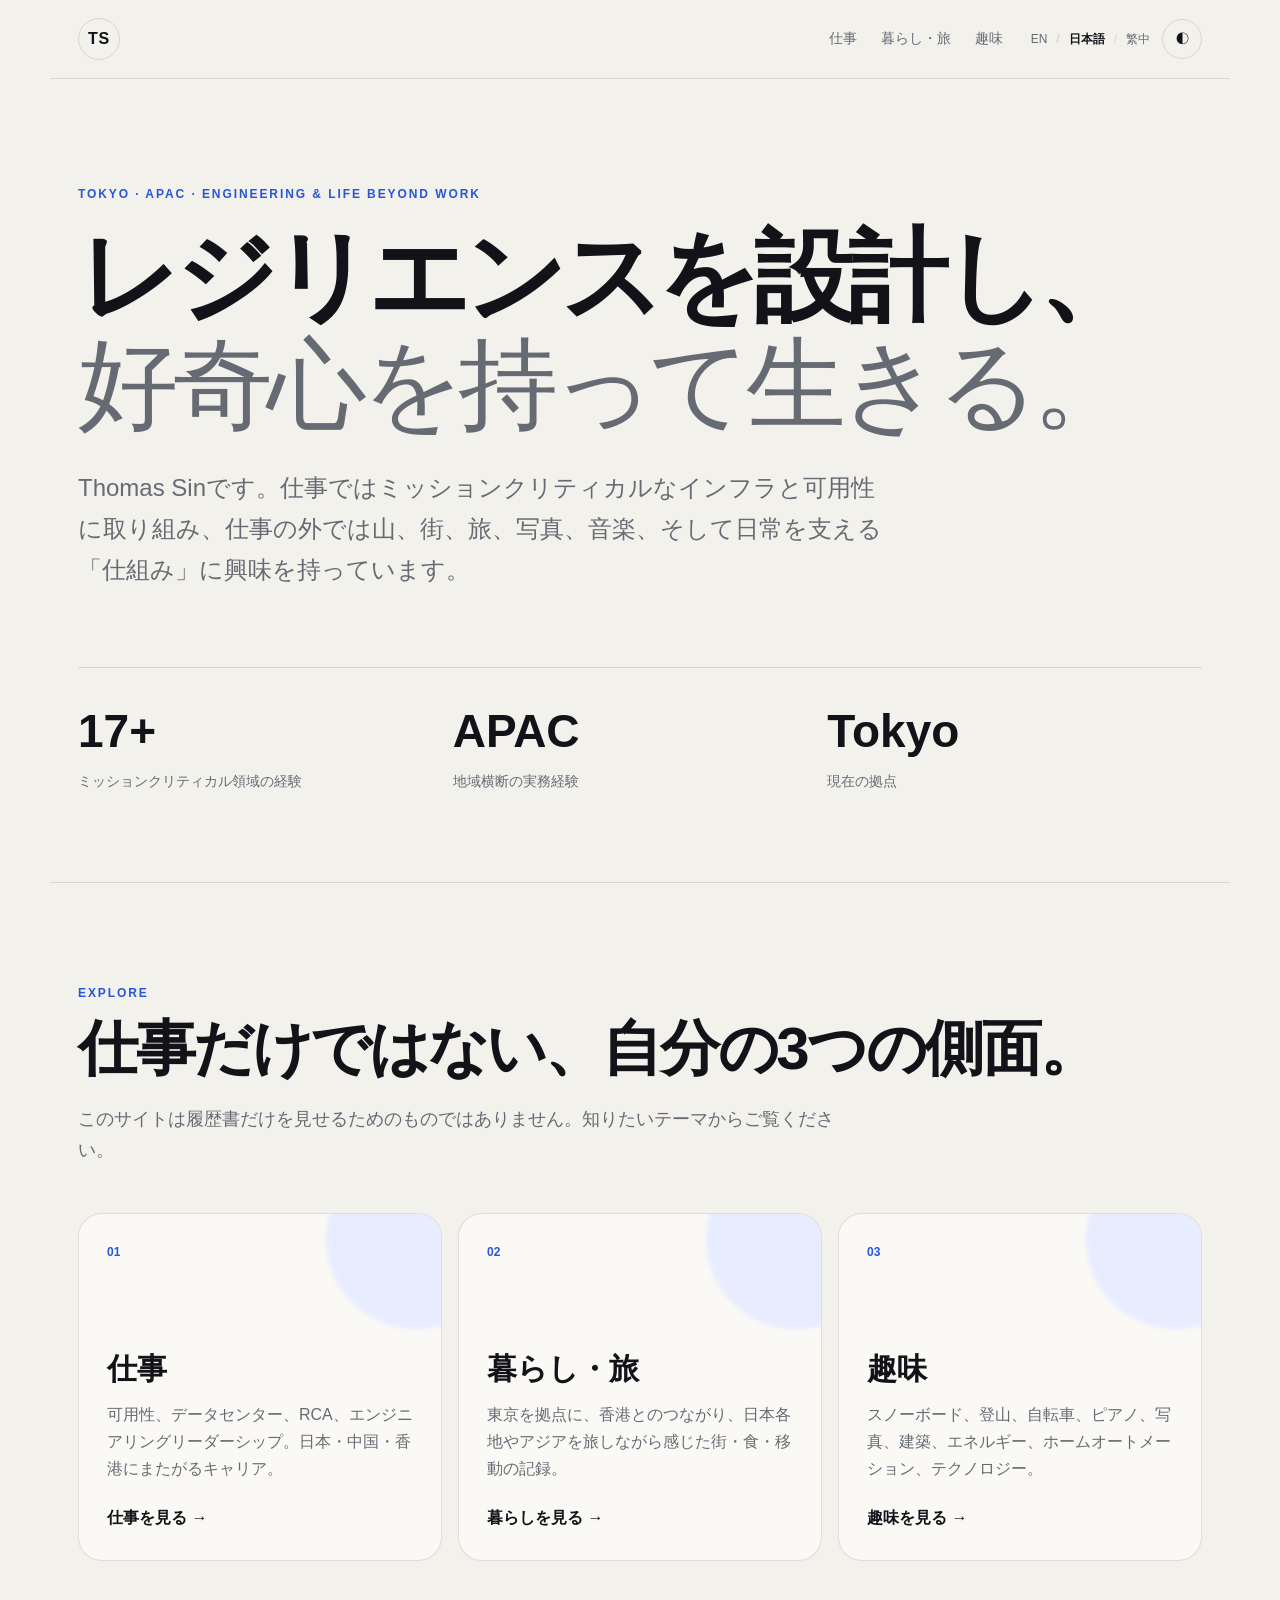
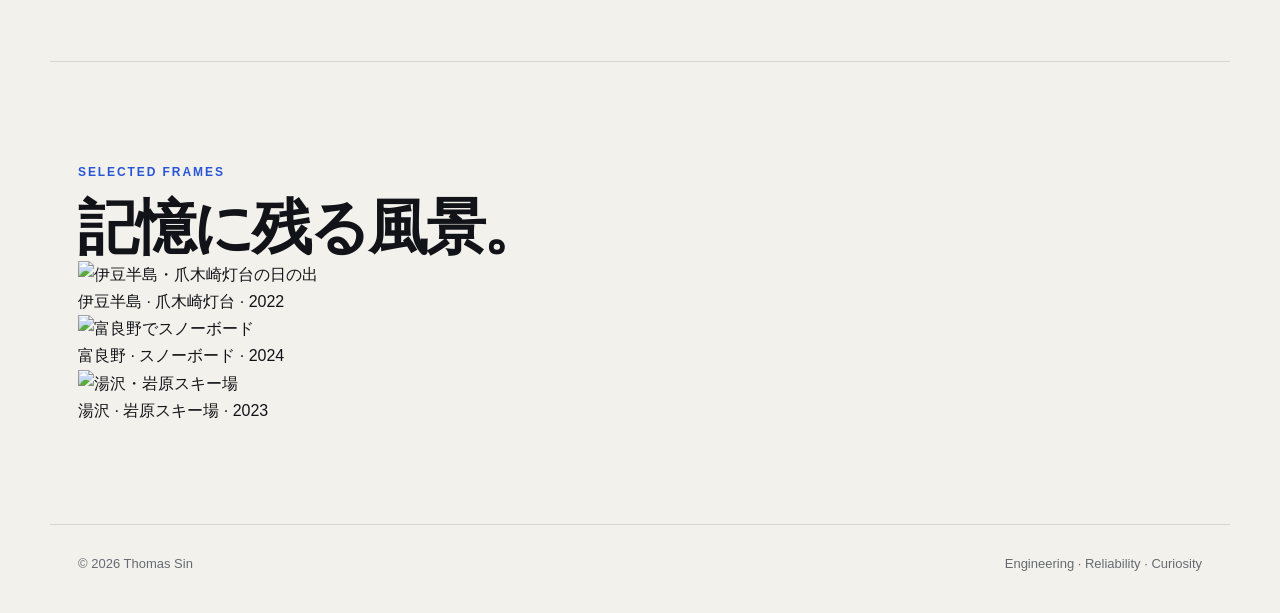
==== ja/index.html @ 776803eb "Show photography prominently on homepage" ====
<!doctype html><html lang="ja"><head><meta charset="utf-8"><meta name="viewport" content="width=device-width,initial-scale=1"><meta name="description" content="Thomas Sin — エンジニアリング、暮らし、旅、趣味。"><title>Thomas Sin | Engineering, Life & Curiosity</title><link rel="stylesheet" href="../styles.css"></head><body>
<header><a class="brand" href="./">TS</a><nav><a href="work.html">仕事</a><a href="life.html">暮らし・旅</a><a href="interests.html">趣味</a></nav><div class="header-actions"><div class="languages"><a href="../">EN</a><a class="active" href="./">日本語</a><a href="../zh/">繁中</a></div><button id="theme">◐</button></div></header>
<main><section class="hero"><p class="kicker">Tokyo · APAC · Engineering & life beyond work</p><h1>レジリエンスを設計し、<br><span>好奇心を持って生きる。</span></h1><p class="lead">Thomas Sinです。仕事ではミッションクリティカルなインフラと可用性に取り組み、仕事の外では山、街、旅、写真、音楽、そして日常を支える「仕組み」に興味を持っています。</p><div class="metrics"><div><strong>17+</strong><span>ミッションクリティカル領域の経験</span></div><div><strong>APAC</strong><span>地域横断の実務経験</span></div><div><strong>Tokyo</strong><span>現在の拠点</span></div></div></section>
<section class="section"><p class="kicker">Explore</p><h2>仕事だけではない、自分の3つの側面。</h2><p class="section-intro">このサイトは履歴書だけを見せるためのものではありません。知りたいテーマからご覧ください。</p><div class="portal-grid">
<a class="portal-card" href="work.html"><span class="num">01</span><h3>仕事</h3><p>可用性、データセンター、RCA、エンジニアリングリーダーシップ。日本・中国・香港にまたがるキャリア。</p><span class="arrow">仕事を見る →</span></a>
<a class="portal-card" href="life.html"><span class="num">02</span><h3>暮らし・旅</h3><p>東京を拠点に、香港とのつながり、日本各地やアジアを旅しながら感じた街・食・移動の記録。</p><span class="arrow">暮らしを見る →</span></a>
<a class="portal-card" href="interests.html"><span class="num">03</span><h3>趣味</h3><p>スノーボード、登山、自転車、ピアノ、写真、建築、エネルギー、ホームオートメーション、テクノロジー。</p><span class="arrow">趣味を見る →</span></a>
</div></section><section class="home-gallery section"><p class="kicker">Selected frames</p><h2>記憶に残る風景。</h2><div class="frame-grid"><a class="frame frame-wide" href="life.html"><img src="../assets/tsumekizaki-lighthouse-2022-02-21.webp" alt="伊豆半島・爪木崎灯台の日の出"><span>伊豆半島 · 爪木崎灯台 · 2022</span></a><a class="frame" href="life.html"><img src="../assets/furano-snowboard-2024-12-21.webp" alt="富良野でスノーボード"><span>富良野 · スノーボード · 2024</span></a><a class="frame" href="life.html"><img src="../assets/iwahara-2023-01-28.webp" alt="湯沢・岩原スキー場"><span>湯沢 · 岩原スキー場 · 2023</span></a></div></section></main><footer><span>© <span id="year"></span> Thomas Sin</span><span>Engineering · Reliability · Curiosity</span></footer><script src="../script.js"></script></body></html>
---- styles.css ----
:root{--bg:#f3f1ec;--surface:#faf9f6;--text:#111318;--muted:#666b73;--line:rgba(17,19,24,.12);--accent:#2956d7;--accent-soft:#e7ecff;--max:1180px}
:root[data-theme=dark]{--bg:#0b0d10;--surface:#111419;--text:#f3f4f6;--muted:#9aa1aa;--line:rgba(255,255,255,.11);--accent:#8ba9ff;--accent-soft:#18213a}
*{box-sizing:border-box}html{scroll-behavior:smooth}body{margin:0;background:var(--bg);color:var(--text);font-family:Inter,"Noto Sans JP","Noto Sans TC",Arial,sans-serif;line-height:1.7;transition:background .2s,color .2s}a{color:inherit;text-decoration:none}img{max-width:100%;display:block}
header{position:sticky;top:0;z-index:20;display:grid;grid-template-columns:auto 1fr auto;align-items:center;gap:28px;max-width:var(--max);margin:auto;padding:18px 28px;background:color-mix(in srgb,var(--bg) 88%,transparent);backdrop-filter:blur(16px);border-bottom:1px solid var(--line)}
.brand{display:grid;place-items:center;width:42px;height:42px;border:1px solid var(--line);border-radius:50%;font-weight:800;letter-spacing:.05em}
nav{justify-self:end;display:flex;gap:24px;font-size:14px;color:var(--muted)}nav a:hover,.languages a:hover{color:var(--text)}
.header-actions{display:flex;align-items:center;gap:12px}.languages{display:flex;gap:9px;align-items:center;font-size:12px;color:var(--muted)}.languages a.active{color:var(--text);font-weight:700}.languages a+ a:before{content:"/";margin-right:9px;color:var(--line)}
#theme{width:40px;height:40px;border-radius:50%;border:1px solid var(--line);background:transparent;color:var(--text);cursor:pointer}
main{overflow:hidden}.hero,.section,.page-hero,.page-section,footer{max-width:var(--max);margin:auto;padding-left:28px;padding-right:28px}
.hero{padding-top:105px;padding-bottom:88px}.page-hero{padding-top:90px;padding-bottom:68px}
.kicker{margin:0;text-transform:uppercase;letter-spacing:.16em;font-size:12px;font-weight:800;color:var(--accent)}
h1,h2,h3,h4{margin:0;line-height:1.08}h1{font-size:clamp(52px,8vw,100px);letter-spacing:-.055em;max-width:1060px;margin-top:18px}h1 span{color:var(--muted);font-weight:500}
.page-hero h1{font-size:clamp(48px,7vw,86px)}.lead{font-size:clamp(18px,2vw,24px);max-width:820px;color:var(--muted);margin-top:30px}.page-lead{font-size:clamp(18px,1.8vw,22px);max-width:850px;color:var(--muted);margin-top:26px}
.actions{display:flex;gap:12px;flex-wrap:wrap;margin-top:32px}.btn{padding:13px 18px;border:1px solid var(--line);border-radius:999px;background:var(--surface);font-size:14px;font-weight:650}.btn.primary{background:var(--text);color:var(--bg)}
.metrics{display:grid;grid-template-columns:repeat(3,1fr);margin-top:76px;border-top:1px solid var(--line)}.metrics div{padding:24px 18px 0 0;display:flex;flex-direction:column}.metrics strong{font-size:clamp(31px,4vw,46px)}.metrics span{color:var(--muted);font-size:14px}
.section,.page-section{padding-top:100px;padding-bottom:100px;border-top:1px solid var(--line)}.section h2,.page-section h2{font-size:clamp(34px,5vw,60px);letter-spacing:-.04em;margin-top:14px}.section-intro{max-width:760px;color:var(--muted);font-size:18px;margin-top:22px}
.split{display:grid;grid-template-columns:.9fr 1.1fr;gap:70px}.copy{font-size:19px;color:var(--muted)}.copy p:first-child{margin-top:0}
.portal-grid{display:grid;grid-template-columns:repeat(3,1fr);gap:16px;margin-top:48px}.portal-card{position:relative;display:flex;flex-direction:column;min-height:340px;padding:28px;border:1px solid var(--line);background:var(--surface);border-radius:24px;overflow:hidden}.portal-card:before{content:"";position:absolute;width:180px;height:180px;border-radius:50%;background:var(--accent-soft);right:-65px;top:-65px;filter:blur(2px)}.portal-card .num{position:relative;color:var(--accent);font-size:12px;font-weight:800}.portal-card h3{position:relative;font-size:30px;margin-top:90px}.portal-card p{position:relative;color:var(--muted);margin-bottom:22px}.portal-card .arrow{position:relative;margin-top:auto;font-weight:700}
.timeline{margin-top:50px;border-top:1px solid var(--line)}.timeline article{display:grid;grid-template-columns:220px 1fr 1.1fr;gap:28px;padding:28px 0;border-bottom:1px solid var(--line)}.timeline h3{font-size:22px}.timeline p{margin:0;color:var(--muted)}.meta{display:flex;flex-direction:column;color:var(--muted);font-size:13px}
.cards{display:grid;grid-template-columns:repeat(2,1fr);gap:16px;margin-top:48px}.cards article{padding:30px;border:1px solid var(--line);background:var(--surface);border-radius:22px;min-height:240px}.cards article>span{color:var(--accent);font-size:13px;font-weight:800}.cards h3{font-size:27px;margin-top:40px}.cards p{color:var(--muted)}
.detail-grid{display:grid;grid-template-columns:repeat(2,1fr);gap:18px;margin-top:44px}.detail-card{padding:28px;border-top:1px solid var(--line)}.detail-card h3{font-size:25px;margin-bottom:12px}.detail-card p,.detail-card li{color:var(--muted)}.detail-card ul{padding-left:18px;margin-bottom:0}
.skill-cloud{display:flex;flex-wrap:wrap;gap:10px;margin-top:34px}.skill-cloud span{padding:9px 13px;border:1px solid var(--line);border-radius:999px;background:var(--surface);font-size:13px}
.story-list{margin-top:44px;border-top:1px solid var(--line)}.story{display:grid;grid-template-columns:190px 1fr;gap:34px;padding:30px 0;border-bottom:1px solid var(--line)}.story .story-meta{font-size:13px;color:var(--muted)}.story h3{font-size:28px}.story p{color:var(--muted);max-width:740px}
.quote{margin:42px 0 0;padding:28px 0;border-top:1px solid var(--line);border-bottom:1px solid var(--line);font-size:clamp(25px,3vw,40px);line-height:1.25;letter-spacing:-.02em}
.photo-grid{display:grid;grid-template-columns:1.25fr .75fr;gap:16px;margin-top:46px}.photo-slot{min-height:320px;border:1px solid var(--line);border-radius:24px;background:linear-gradient(145deg,var(--surface),var(--accent-soft));padding:26px;display:flex;align-items:flex-end}.photo-slot.tall{min-height:520px}.photo-slot span{font-size:13px;color:var(--muted)}
.interest-row{display:grid;grid-template-columns:180px 1fr 1fr;gap:30px;padding:30px 0;border-top:1px solid var(--line)}.interest-row:last-child{border-bottom:1px solid var(--line)}.interest-row .index{font-size:13px;color:var(--accent);font-weight:800}.interest-row h3{font-size:28px}.interest-row p{margin:0;color:var(--muted)}
.note{margin-top:32px;padding:20px 22px;border-left:3px solid var(--accent);background:var(--surface);color:var(--muted)}
.breadcrumbs{font-size:13px;color:var(--muted);margin-bottom:18px}.breadcrumbs a:hover{color:var(--text)}
footer{display:flex;justify-content:space-between;gap:20px;padding-top:28px;padding-bottom:38px;border-top:1px solid var(--line);font-size:13px;color:var(--muted)}
@media(max-width:900px){.portal-grid{grid-template-columns:1fr}.portal-card{min-height:260px}.portal-card h3{margin-top:55px}.timeline article{grid-template-columns:1fr;gap:10px}.detail-grid{grid-template-columns:1fr}.interest-row{grid-template-columns:1fr;gap:10px}.story{grid-template-columns:1fr;gap:8px}}
@media(max-width:780px){header{padding:14px 18px;grid-template-columns:auto 1fr}.header-actions{justify-self:end}.languages{font-size:11px}nav{display:none}#theme{display:none}.hero,.section,.page-hero,.page-section,footer{padding-left:20px;padding-right:20px}.hero{padding-top:72px}.page-hero{padding-top:64px}.metrics{grid-template-columns:1fr}.metrics div{padding:18px 0;border-bottom:1px solid var(--line)}.split{grid-template-columns:1fr;gap:28px}.cards{grid-template-columns:1fr}.photo-grid{grid-template-columns:1fr}.photo-slot,.photo-slot.tall{min-height:280px}footer{flex-direction:column}}
.feature-photo{margin:34px 0 0}
.feature-photo img{width:100%;border-radius:24px;border:1px solid var(--line);background:var(--surface);object-fit:cover}
.feature-photo figcaption{margin-top:10px;font-size:13px;color:var(--muted)}
.feature-photo.landscape img{aspect-ratio:16/9;object-position:center 62%}
.feature-photo.snowboard img{aspect-ratio:16/8.5;object-position:center 48%}
.feature-photo.portrait{max-width:620px}.feature-photo.portrait img{aspect-ratio:4/5;object-position:center 52%}
@media(max-width:780px){.feature-photo{margin-top:24px}.feature-photo.landscape img,.feature-photo.snowboard img{aspect-ratio:4/3}.feature-photo.portrait{max-width:none}.feature-photo.portrait img{aspect-ratio:4/5}}
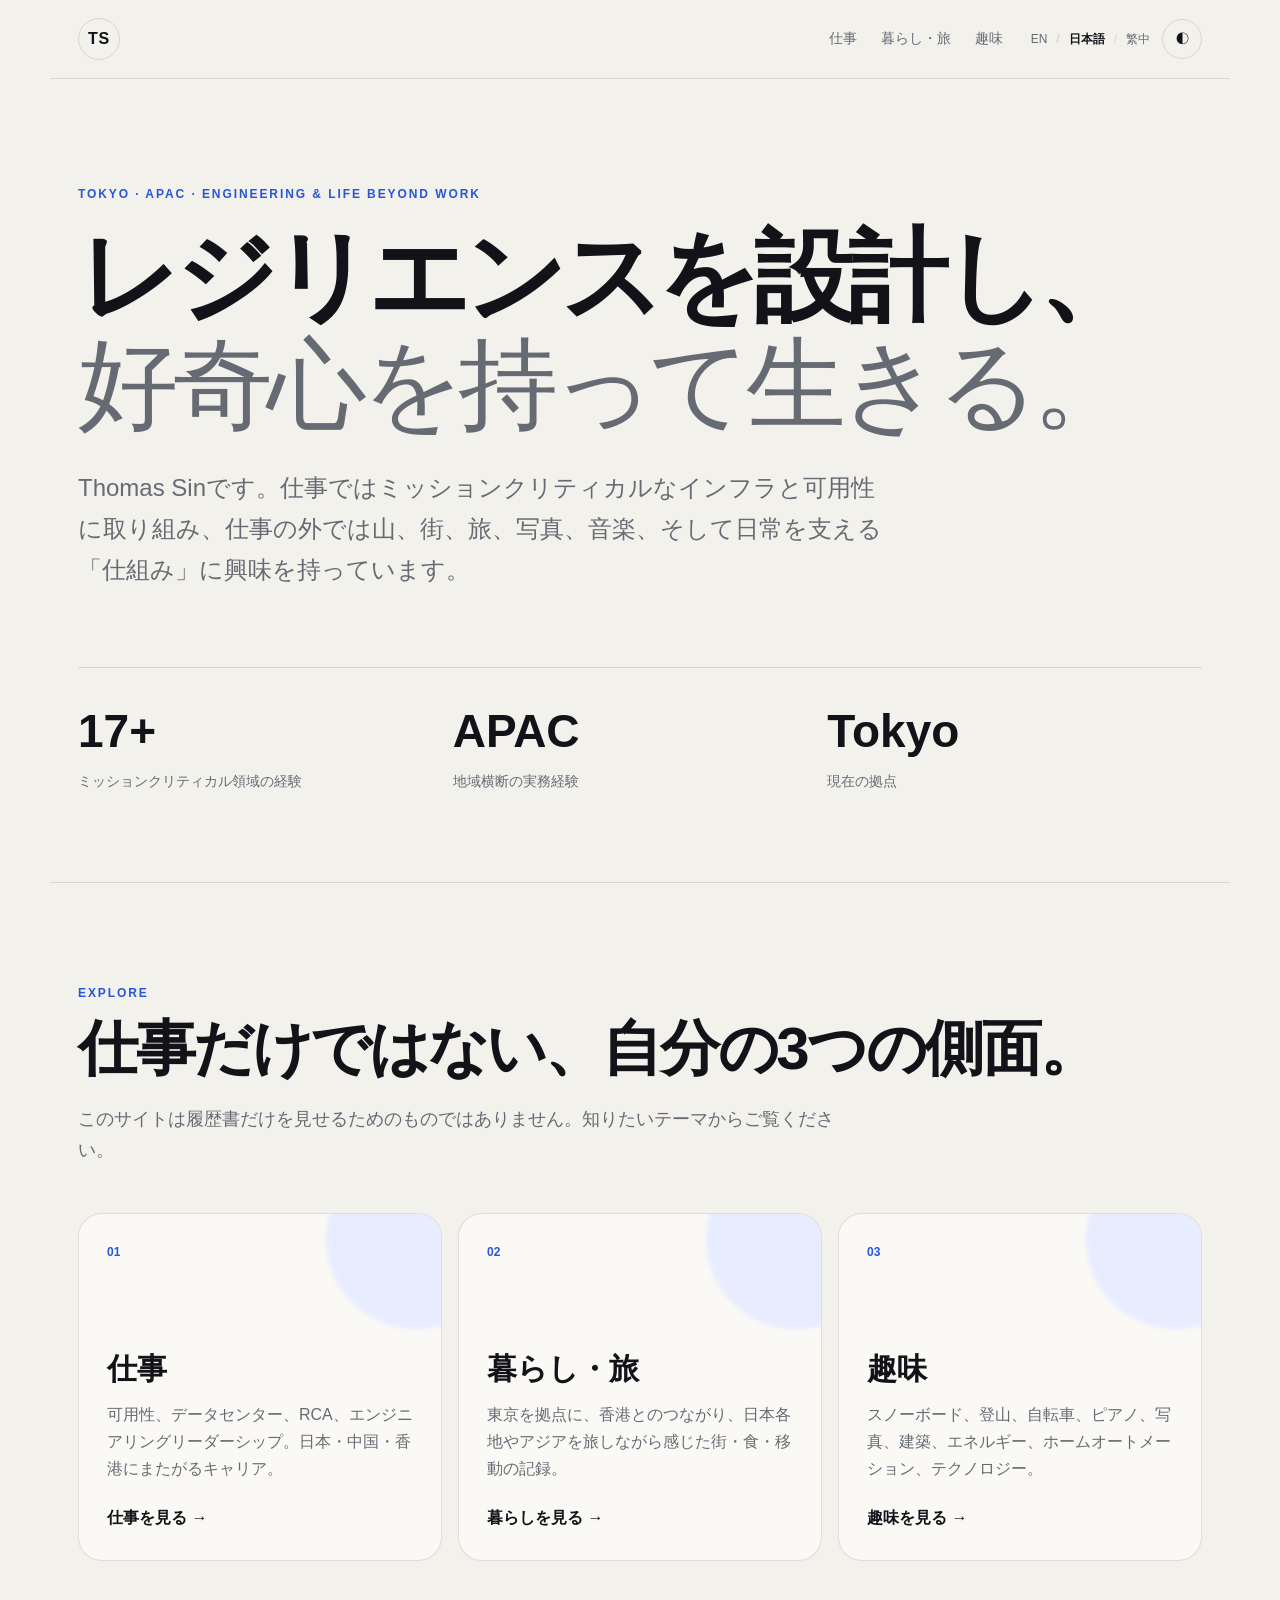
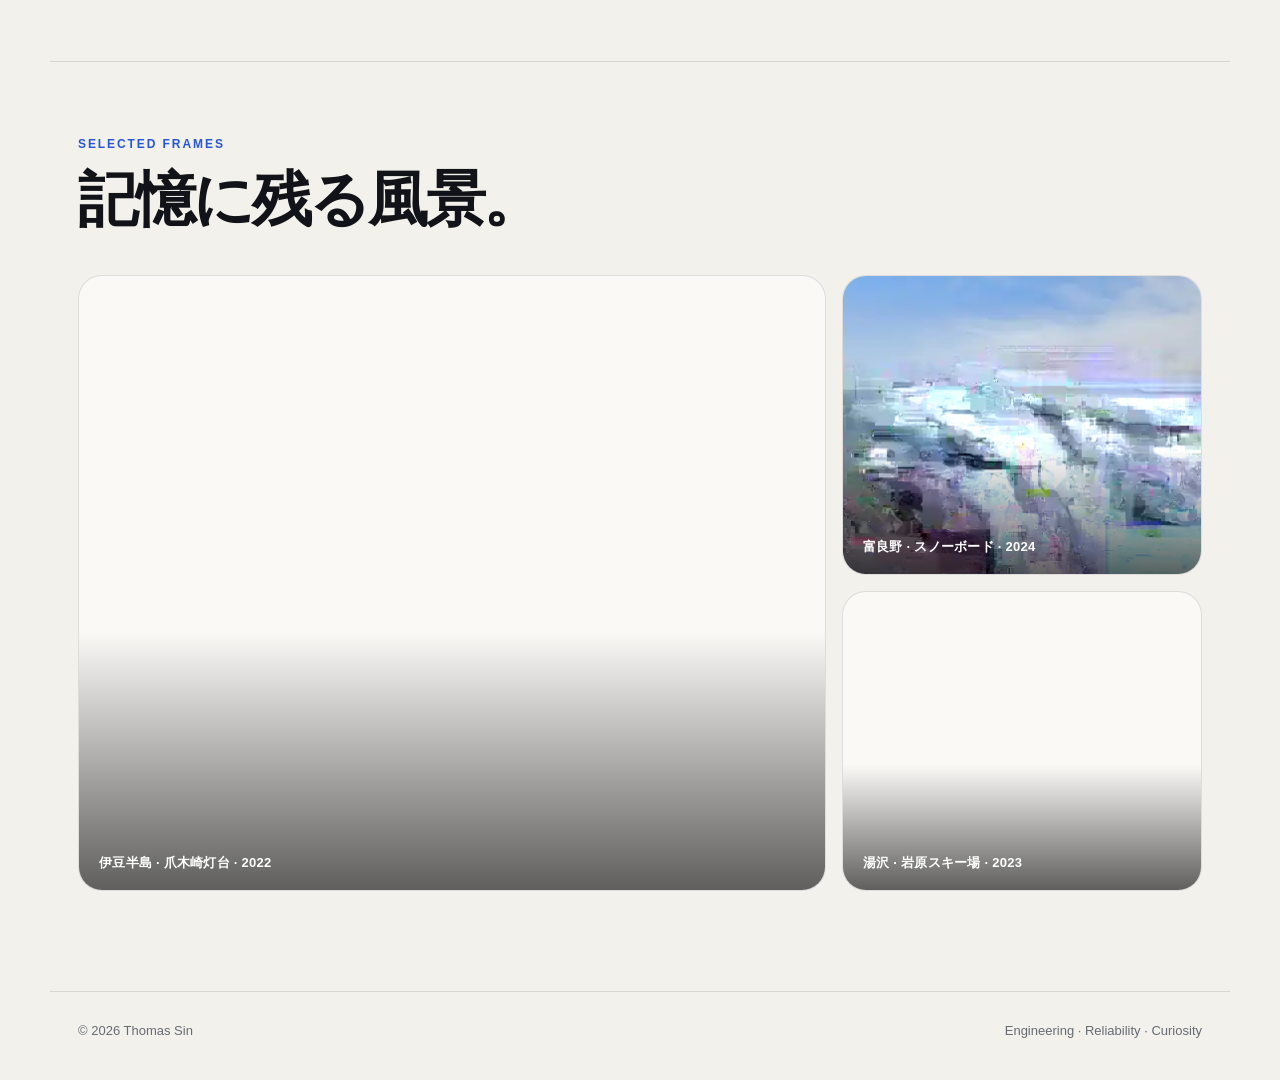
==== commit 06683f22: "Force refreshed homepage photography" ====
--- a/ja/index.html
+++ b/ja/index.html
@@ -5,4 +5,4 @@
 <a class="portal-card" href="work.html"><span class="num">01</span><h3>仕事</h3><p>可用性、データセンター、RCA、エンジニアリングリーダーシップ。日本・中国・香港にまたがるキャリア。</p><span class="arrow">仕事を見る →</span></a>
 <a class="portal-card" href="life.html"><span class="num">02</span><h3>暮らし・旅</h3><p>東京を拠点に、香港とのつながり、日本各地やアジアを旅しながら感じた街・食・移動の記録。</p><span class="arrow">暮らしを見る →</span></a>
 <a class="portal-card" href="interests.html"><span class="num">03</span><h3>趣味</h3><p>スノーボード、登山、自転車、ピアノ、写真、建築、エネルギー、ホームオートメーション、テクノロジー。</p><span class="arrow">趣味を見る →</span></a>
-</div></section><section class="home-gallery section"><p class="kicker">Selected frames</p><h2>記憶に残る風景。</h2><div class="frame-grid"><a class="frame frame-wide" href="life.html"><img src="../assets/tsumekizaki-lighthouse-2022-02-21.webp" alt="伊豆半島・爪木崎灯台の日の出"><span>伊豆半島 · 爪木崎灯台 · 2022</span></a><a class="frame" href="life.html"><img src="../assets/furano-snowboard-2024-12-21.webp" alt="富良野でスノーボード"><span>富良野 · スノーボード · 2024</span></a><a class="frame" href="life.html"><img src="../assets/iwahara-2023-01-28.webp" alt="湯沢・岩原スキー場"><span>湯沢 · 岩原スキー場 · 2023</span></a></div></section></main><footer><span>© <span id="year"></span> Thomas Sin</span><span>Engineering · Reliability · Curiosity</span></footer><script src="../script.js"></script></body></html>+</div></section><section class="home-gallery section"><p class="kicker">Selected frames</p><h2>記憶に残る風景。</h2><div class="frame-grid"><a class="frame frame-wide" href="life.html"><img src="../assets/tsumekizaki-lighthouse-2022-02-21.webp?v=20260925-photo-fix" alt="伊豆半島・爪木崎灯台の日の出"><span>伊豆半島 · 爪木崎灯台 · 2022</span></a><a class="frame" href="life.html"><img src="../assets/furano-snowboard-2024-12-21.webp?v=20260925-photo-fix" alt="富良野でスノーボード"><span>富良野 · スノーボード · 2024</span></a><a class="frame" href="life.html"><img src="../assets/iwahara-2023-01-28.webp?v=20260925-photo-fix" alt="湯沢・岩原スキー場"><span>湯沢 · 岩原スキー場 · 2023</span></a></div></section></main><footer><span>© <span id="year"></span> Thomas Sin</span><span>Engineering · Reliability · Curiosity</span></footer><script src="../script.js"></script></body></html>
--- a/styles.css
+++ b/styles.css
@@ -36,3 +36,5 @@
 .feature-photo.snowboard img{aspect-ratio:16/8.5;object-position:center 48%}
 .feature-photo.portrait{max-width:620px}.feature-photo.portrait img{aspect-ratio:4/5;object-position:center 52%}
 @media(max-width:780px){.feature-photo{margin-top:24px}.feature-photo.landscape img,.feature-photo.snowboard img{aspect-ratio:4/3}.feature-photo.portrait{max-width:none}.feature-photo.portrait img{aspect-ratio:4/5}}
+
+.home-gallery{padding-top:72px}.frame-grid{display:grid;grid-template-columns:1.35fr .65fr;grid-template-rows:repeat(2,minmax(220px,300px));gap:16px;margin-top:42px}.frame{position:relative;overflow:hidden;border-radius:24px;border:1px solid var(--line);background:var(--surface)}.frame-wide{grid-row:1/3}.frame img{width:100%;height:100%;object-fit:cover;transition:transform .45s ease}.frame:hover img{transform:scale(1.025)}.frame:after{content:"";position:absolute;inset:auto 0 0;height:42%;background:linear-gradient(transparent,rgba(0,0,0,.62));pointer-events:none}.frame span{position:absolute;left:20px;right:20px;bottom:16px;z-index:2;color:#fff;font-size:13px;font-weight:650;letter-spacing:.02em}.frame-wide img{object-position:center}.frame:not(.frame-wide) img{object-position:center 45%}@media(max-width:780px){.frame-grid{grid-template-columns:1fr;grid-template-rows:auto}.frame,.frame-wide{grid-row:auto;min-height:260px}.frame-wide{min-height:360px}}
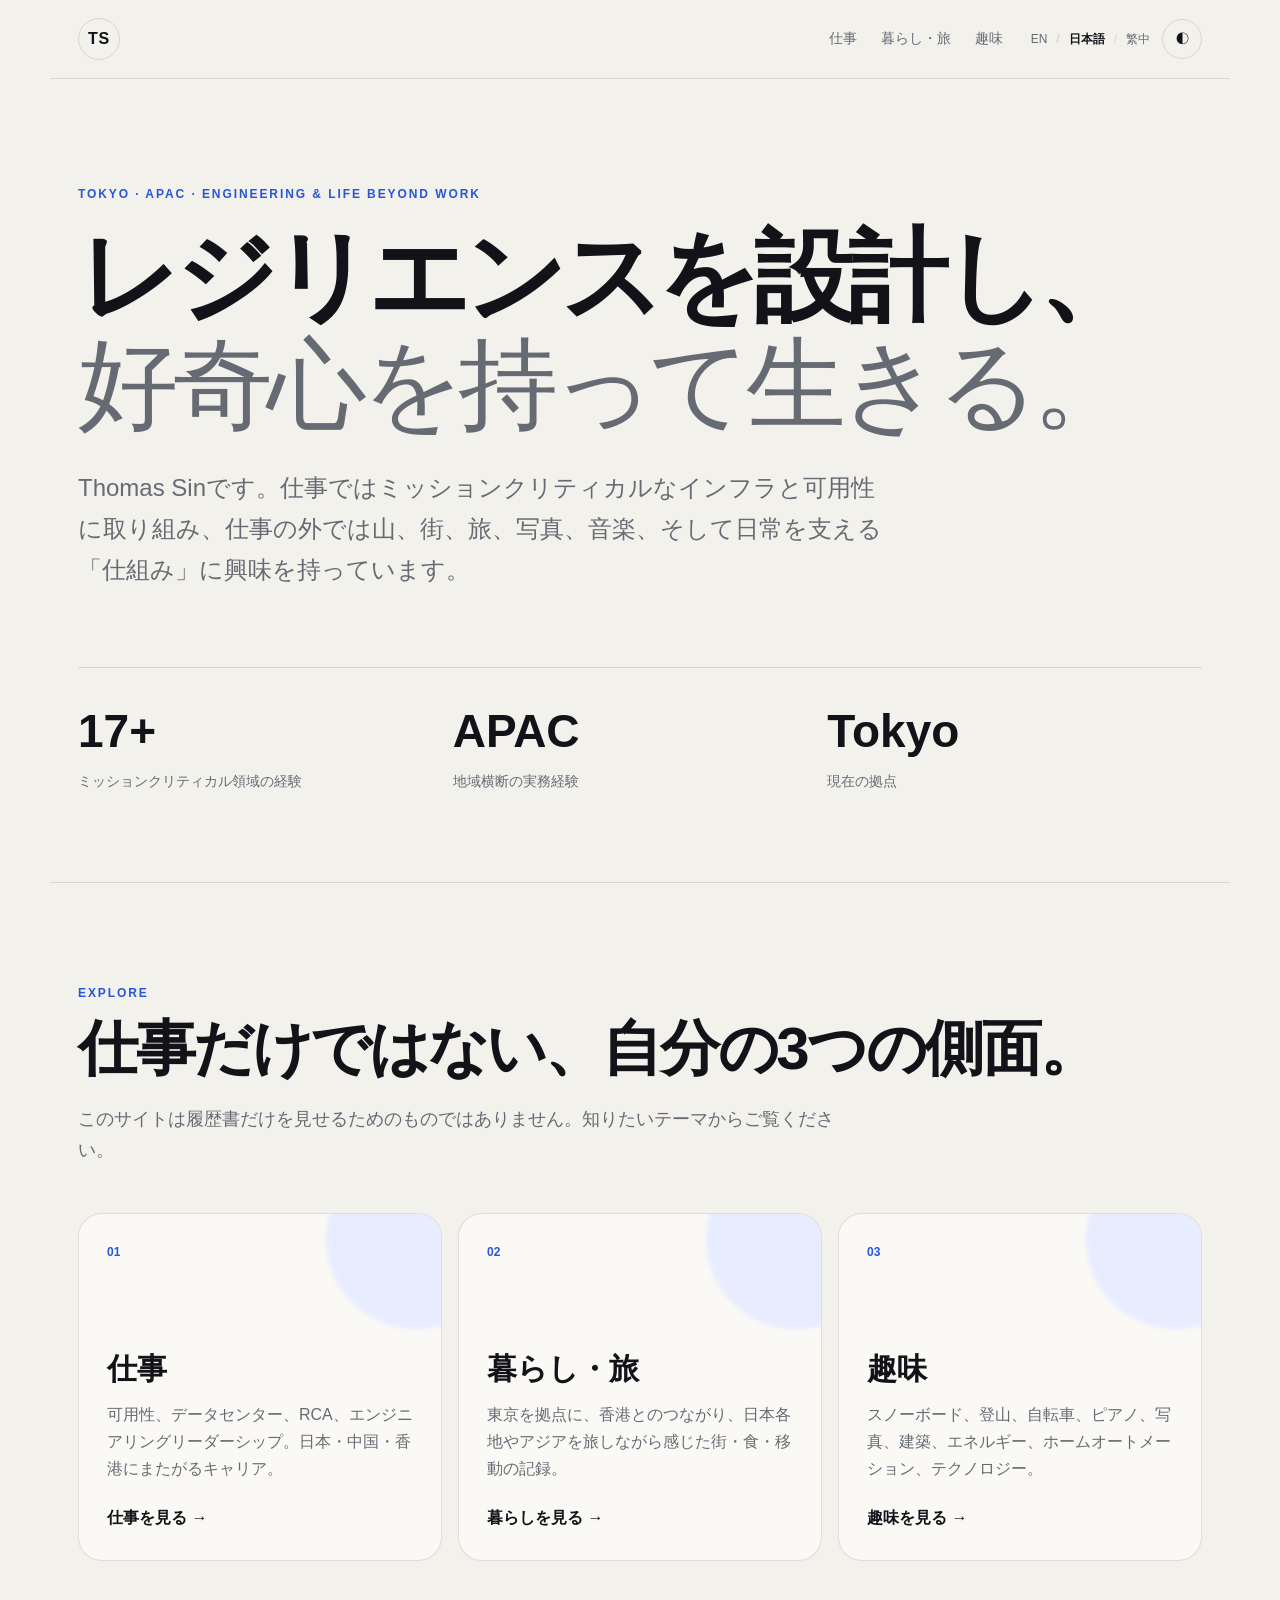
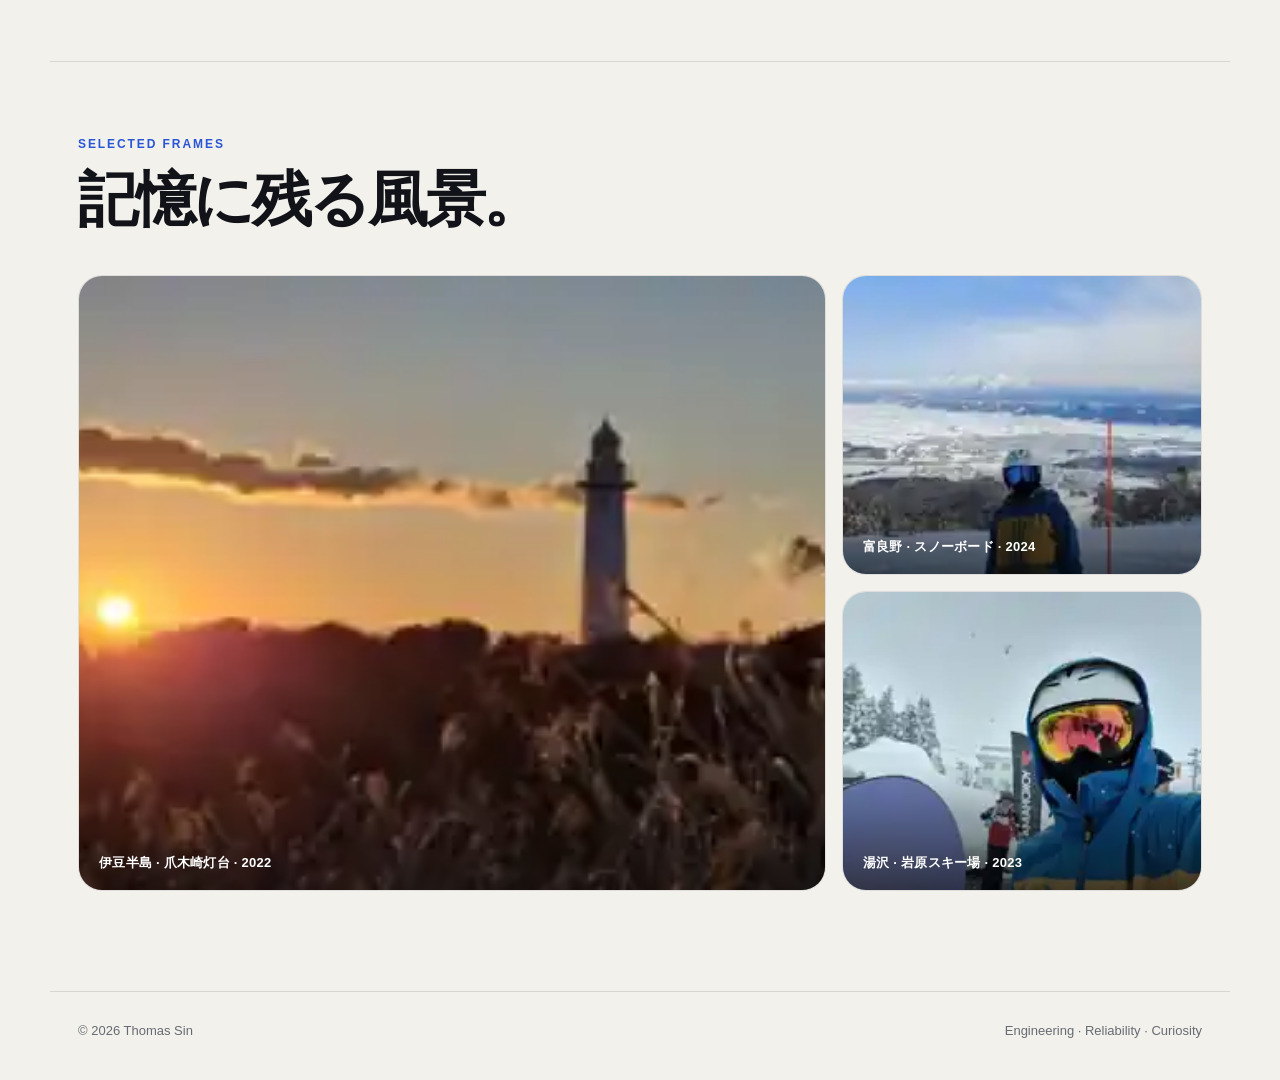
==== commit e59ce903: "Force reload verified homepage photos" ====
--- a/ja/index.html
+++ b/ja/index.html
@@ -5,4 +5,4 @@
 <a class="portal-card" href="work.html"><span class="num">01</span><h3>仕事</h3><p>可用性、データセンター、RCA、エンジニアリングリーダーシップ。日本・中国・香港にまたがるキャリア。</p><span class="arrow">仕事を見る →</span></a>
 <a class="portal-card" href="life.html"><span class="num">02</span><h3>暮らし・旅</h3><p>東京を拠点に、香港とのつながり、日本各地やアジアを旅しながら感じた街・食・移動の記録。</p><span class="arrow">暮らしを見る →</span></a>
 <a class="portal-card" href="interests.html"><span class="num">03</span><h3>趣味</h3><p>スノーボード、登山、自転車、ピアノ、写真、建築、エネルギー、ホームオートメーション、テクノロジー。</p><span class="arrow">趣味を見る →</span></a>
-</div></section><section class="home-gallery section"><p class="kicker">Selected frames</p><h2>記憶に残る風景。</h2><div class="frame-grid"><a class="frame frame-wide" href="life.html"><img src="../assets/tsumekizaki-lighthouse-2022-02-21.webp?v=20260925-photo-fix" alt="伊豆半島・爪木崎灯台の日の出"><span>伊豆半島 · 爪木崎灯台 · 2022</span></a><a class="frame" href="life.html"><img src="../assets/furano-snowboard-2024-12-21.webp?v=20260925-photo-fix" alt="富良野でスノーボード"><span>富良野 · スノーボード · 2024</span></a><a class="frame" href="life.html"><img src="../assets/iwahara-2023-01-28.webp?v=20260925-photo-fix" alt="湯沢・岩原スキー場"><span>湯沢 · 岩原スキー場 · 2023</span></a></div></section></main><footer><span>© <span id="year"></span> Thomas Sin</span><span>Engineering · Reliability · Curiosity</span></footer><script src="../script.js"></script></body></html>+</div></section><section class="home-gallery section"><p class="kicker">Selected frames</p><h2>記憶に残る風景。</h2><div class="frame-grid"><a class="frame frame-wide" href="life.html"><img src="../assets/tsumekizaki-lighthouse-2022-02-21.webp?v=20260925-verified-2049" alt="伊豆半島・爪木崎灯台の日の出"><span>伊豆半島 · 爪木崎灯台 · 2022</span></a><a class="frame" href="life.html"><img src="../assets/furano-snowboard-2024-12-21.webp?v=20260925-verified-2049" alt="富良野でスノーボード"><span>富良野 · スノーボード · 2024</span></a><a class="frame" href="life.html"><img src="../assets/iwahara-2023-01-28.webp?v=20260925-verified-2049" alt="湯沢・岩原スキー場"><span>湯沢 · 岩原スキー場 · 2023</span></a></div></section></main><footer><span>© <span id="year"></span> Thomas Sin</span><span>Engineering · Reliability · Curiosity</span></footer><script src="../script.js"></script></body></html>
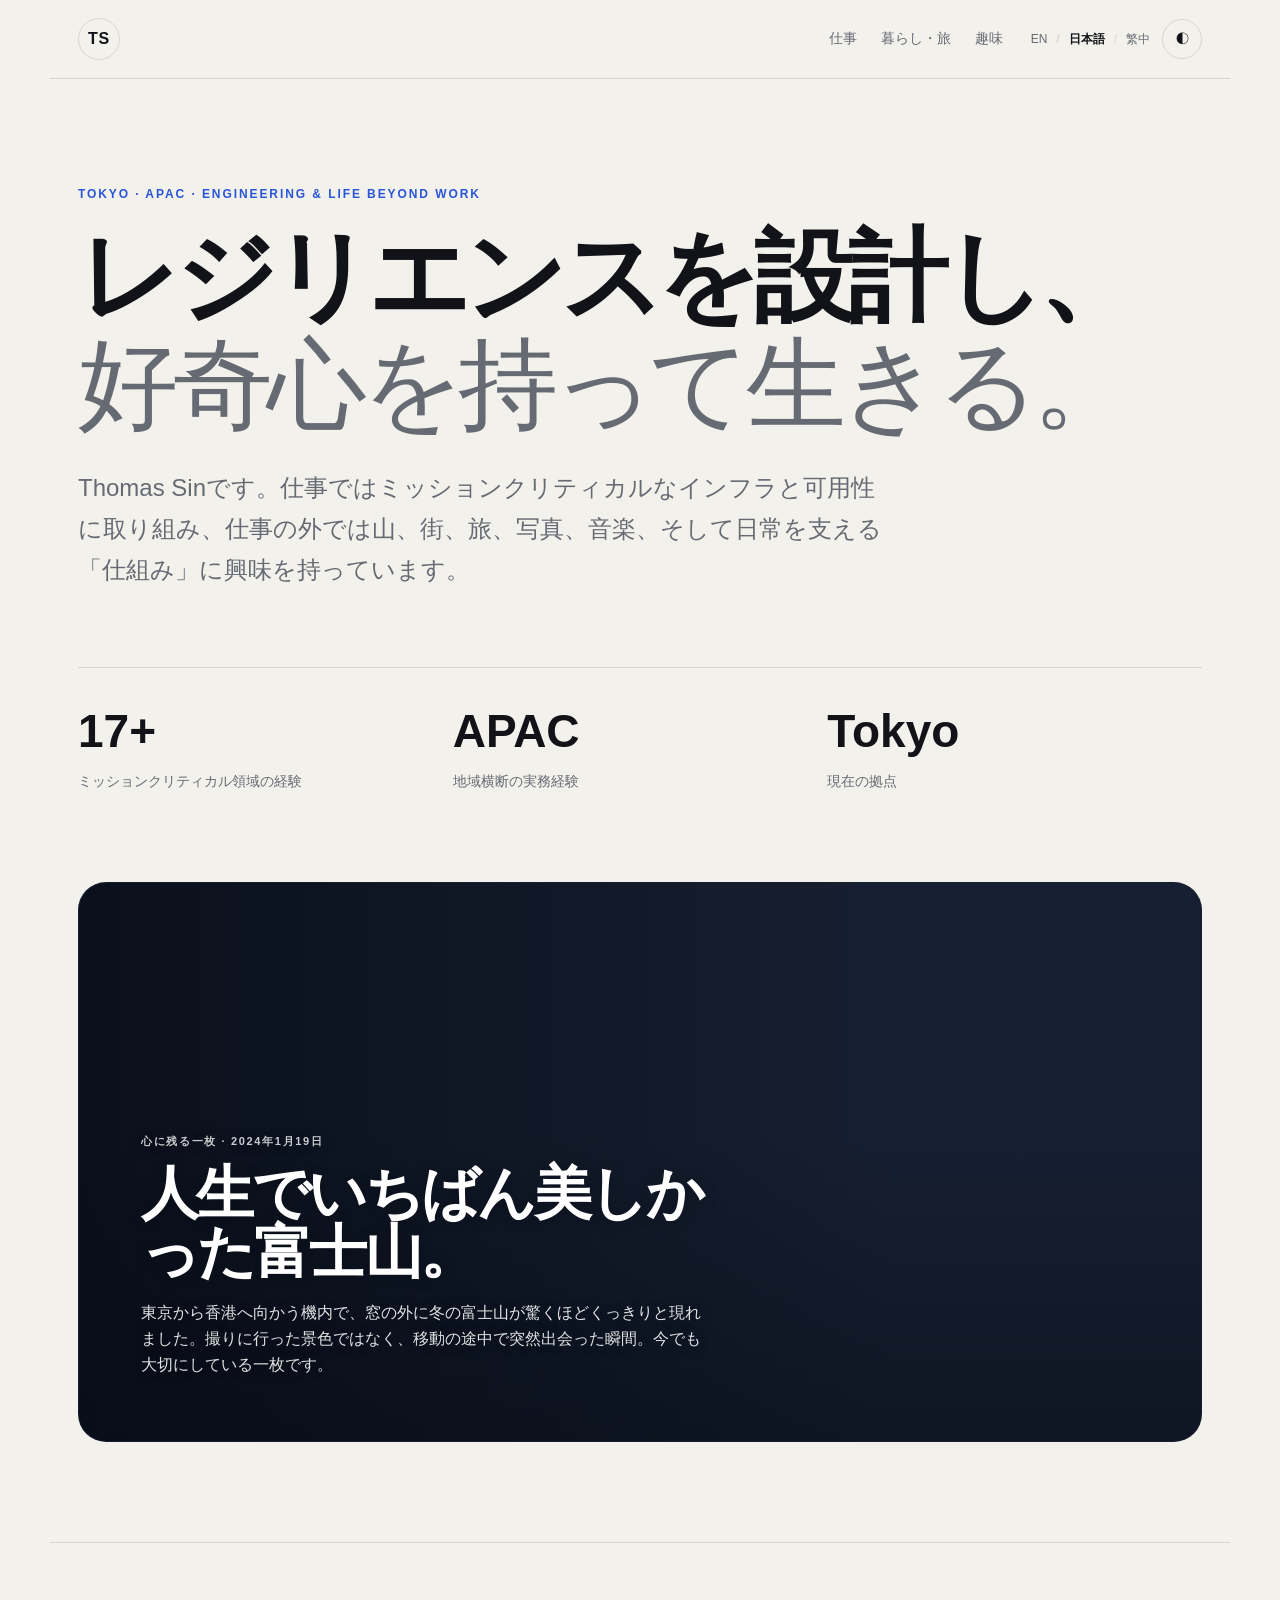
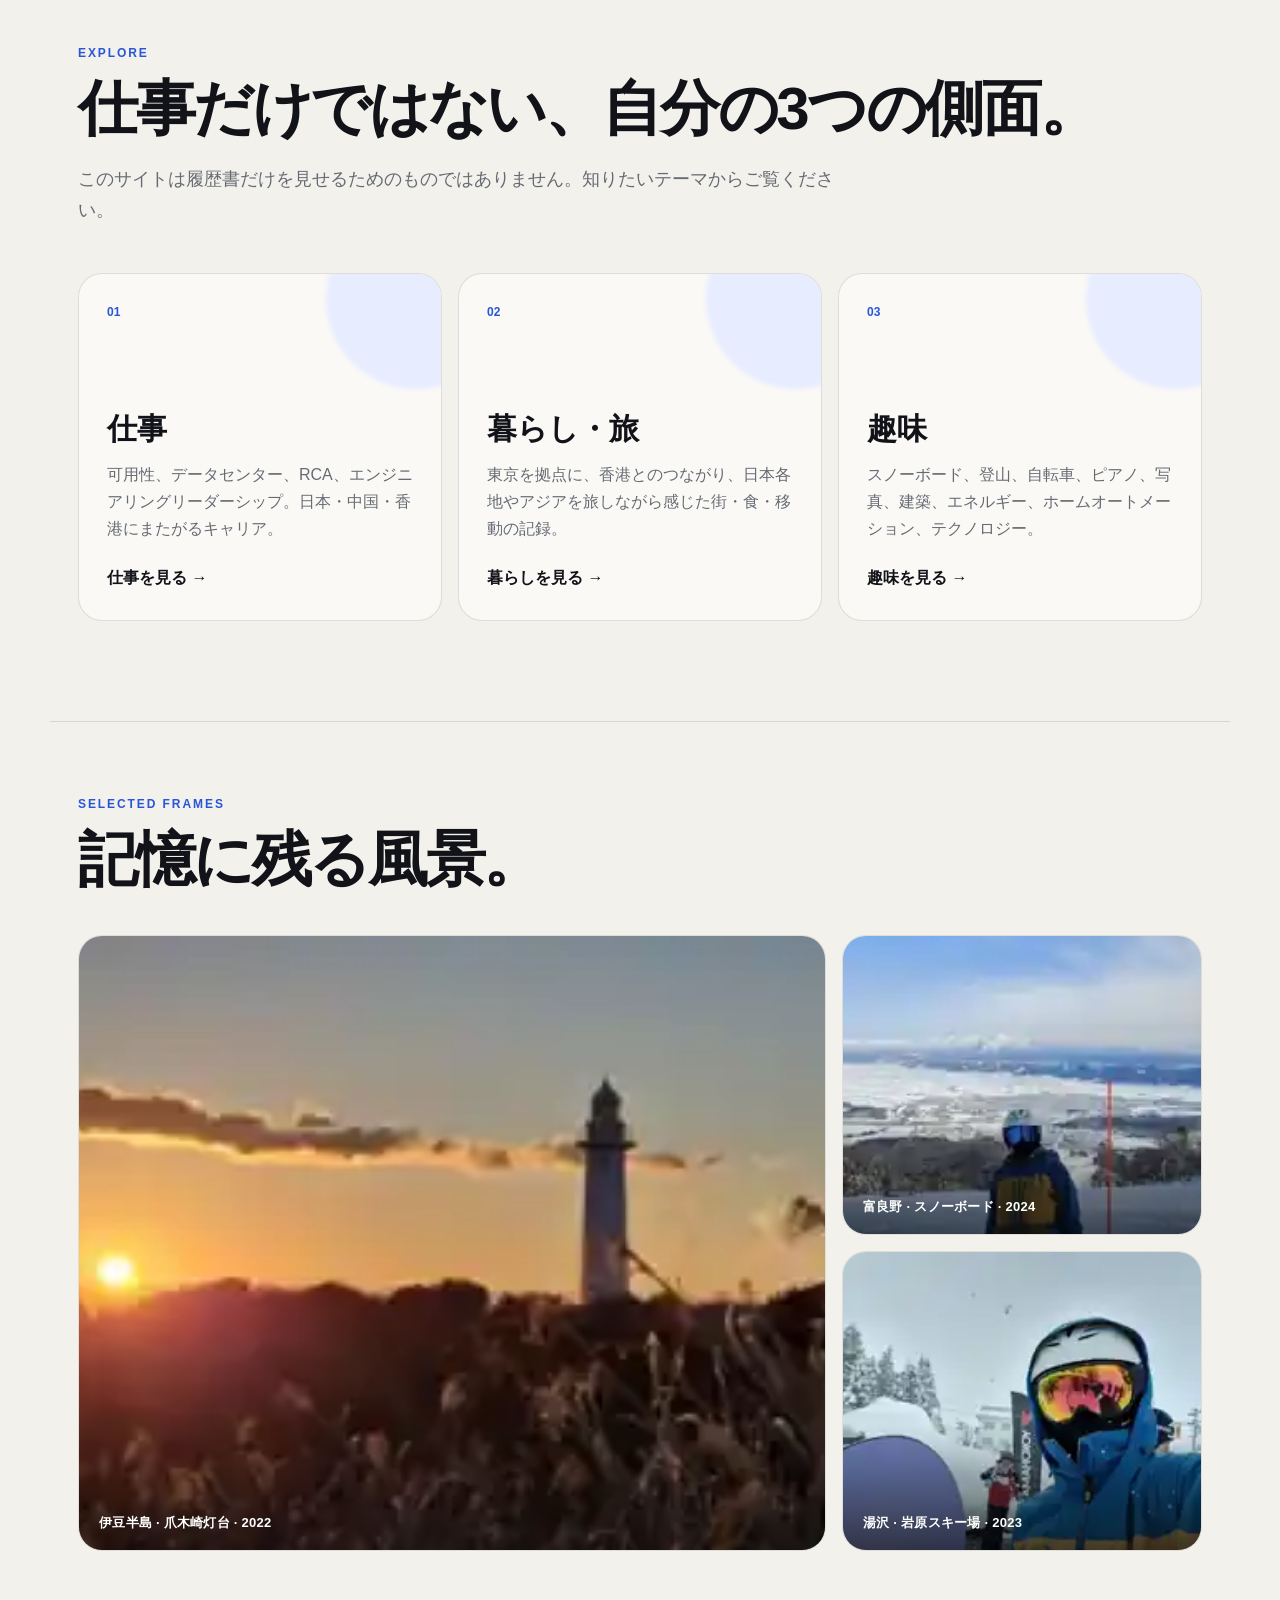
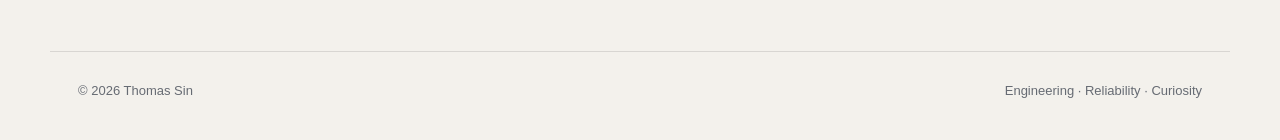
==== commit c44767de: "Add Mount Fuji soul-frame hero banner" ====
--- a/ja/index.html
+++ b/ja/index.html
@@ -1,6 +1,7 @@
 <!doctype html><html lang="ja"><head><meta charset="utf-8"><meta name="viewport" content="width=device-width,initial-scale=1"><meta name="description" content="Thomas Sin — エンジニアリング、暮らし、旅、趣味。"><title>Thomas Sin | Engineering, Life & Curiosity</title><link rel="stylesheet" href="../styles.css"></head><body>
 <header><a class="brand" href="./">TS</a><nav><a href="work.html">仕事</a><a href="life.html">暮らし・旅</a><a href="interests.html">趣味</a></nav><div class="header-actions"><div class="languages"><a href="../">EN</a><a class="active" href="./">日本語</a><a href="../zh/">繁中</a></div><button id="theme">◐</button></div></header>
 <main><section class="hero"><p class="kicker">Tokyo · APAC · Engineering & life beyond work</p><h1>レジリエンスを設計し、<br><span>好奇心を持って生きる。</span></h1><p class="lead">Thomas Sinです。仕事ではミッションクリティカルなインフラと可用性に取り組み、仕事の外では山、街、旅、写真、音楽、そして日常を支える「仕組み」に興味を持っています。</p><div class="metrics"><div><strong>17+</strong><span>ミッションクリティカル領域の経験</span></div><div><strong>APAC</strong><span>地域横断の実務経験</span></div><div><strong>Tokyo</strong><span>現在の拠点</span></div></div></section>
+<section class="soul-banner"><div class="soul-banner-inner"><img src="../assets/fuji-flight-2024-01-19.webp?v=20260925-fuji" alt="2024年1月19日、東京から香港へ向かう機内から撮影した富士山"><div class="soul-copy"><p class="soul-kicker">心に残る一枚 · 2024年1月19日</p><h2>人生でいちばん美しかった富士山。</h2><p>東京から香港へ向かう機内で、窓の外に冬の富士山が驚くほどくっきりと現れました。撮りに行った景色ではなく、移動の途中で突然出会った瞬間。今でも大切にしている一枚です。</p></div></div></section>
 <section class="section"><p class="kicker">Explore</p><h2>仕事だけではない、自分の3つの側面。</h2><p class="section-intro">このサイトは履歴書だけを見せるためのものではありません。知りたいテーマからご覧ください。</p><div class="portal-grid">
 <a class="portal-card" href="work.html"><span class="num">01</span><h3>仕事</h3><p>可用性、データセンター、RCA、エンジニアリングリーダーシップ。日本・中国・香港にまたがるキャリア。</p><span class="arrow">仕事を見る →</span></a>
 <a class="portal-card" href="life.html"><span class="num">02</span><h3>暮らし・旅</h3><p>東京を拠点に、香港とのつながり、日本各地やアジアを旅しながら感じた街・食・移動の記録。</p><span class="arrow">暮らしを見る →</span></a>
--- a/styles.css
+++ b/styles.css
@@ -38,3 +38,13 @@
 @media(max-width:780px){.feature-photo{margin-top:24px}.feature-photo.landscape img,.feature-photo.snowboard img{aspect-ratio:4/3}.feature-photo.portrait{max-width:none}.feature-photo.portrait img{aspect-ratio:4/5}}
 
 .home-gallery{padding-top:72px}.frame-grid{display:grid;grid-template-columns:1.35fr .65fr;grid-template-rows:repeat(2,minmax(220px,300px));gap:16px;margin-top:42px}.frame{position:relative;overflow:hidden;border-radius:24px;border:1px solid var(--line);background:var(--surface)}.frame-wide{grid-row:1/3}.frame img{width:100%;height:100%;object-fit:cover;transition:transform .45s ease}.frame:hover img{transform:scale(1.025)}.frame:after{content:"";position:absolute;inset:auto 0 0;height:42%;background:linear-gradient(transparent,rgba(0,0,0,.62));pointer-events:none}.frame span{position:absolute;left:20px;right:20px;bottom:16px;z-index:2;color:#fff;font-size:13px;font-weight:650;letter-spacing:.02em}.frame-wide img{object-position:center}.frame:not(.frame-wide) img{object-position:center 45%}@media(max-width:780px){.frame-grid{grid-template-columns:1fr;grid-template-rows:auto}.frame,.frame-wide{grid-row:auto;min-height:260px}.frame-wide{min-height:360px}}
+
+.soul-banner{max-width:var(--max);margin:auto;padding:0 28px 100px}
+.soul-banner-inner{position:relative;min-height:560px;overflow:hidden;border-radius:28px;border:1px solid var(--line);background:#172033}
+.soul-banner-inner>img{position:absolute;inset:0;width:100%;height:100%;object-fit:cover;object-position:center 52%}
+.soul-banner-inner:after{content:"";position:absolute;inset:0;background:linear-gradient(90deg,rgba(5,10,18,.72) 0%,rgba(5,10,18,.32) 46%,rgba(5,10,18,.04) 72%),linear-gradient(0deg,rgba(5,10,18,.45),transparent 55%)}
+.soul-copy{position:absolute;z-index:2;left:clamp(24px,5vw,62px);bottom:clamp(26px,6vw,62px);max-width:610px;color:#fff;text-shadow:0 1px 14px rgba(0,0,0,.25)}
+.soul-kicker{margin:0 0 13px;text-transform:uppercase;letter-spacing:.15em;font-size:11px;font-weight:800;color:rgba(255,255,255,.78)}
+.soul-copy h2{font-size:clamp(34px,5vw,58px);letter-spacing:-.045em;line-height:1.02}
+.soul-copy p:last-child{max-width:570px;margin:18px 0 0;font-size:16px;line-height:1.65;color:rgba(255,255,255,.88)}
+@media(max-width:780px){.soul-banner{padding:0 20px 72px}.soul-banner-inner{min-height:470px;border-radius:22px}.soul-banner-inner>img{object-position:61% center}.soul-banner-inner:after{background:linear-gradient(0deg,rgba(5,10,18,.76) 0%,rgba(5,10,18,.28) 56%,rgba(5,10,18,.02) 82%)}.soul-copy{left:22px;right:22px;bottom:24px}.soul-copy h2{font-size:36px}.soul-copy p:last-child{font-size:14px;line-height:1.55}}
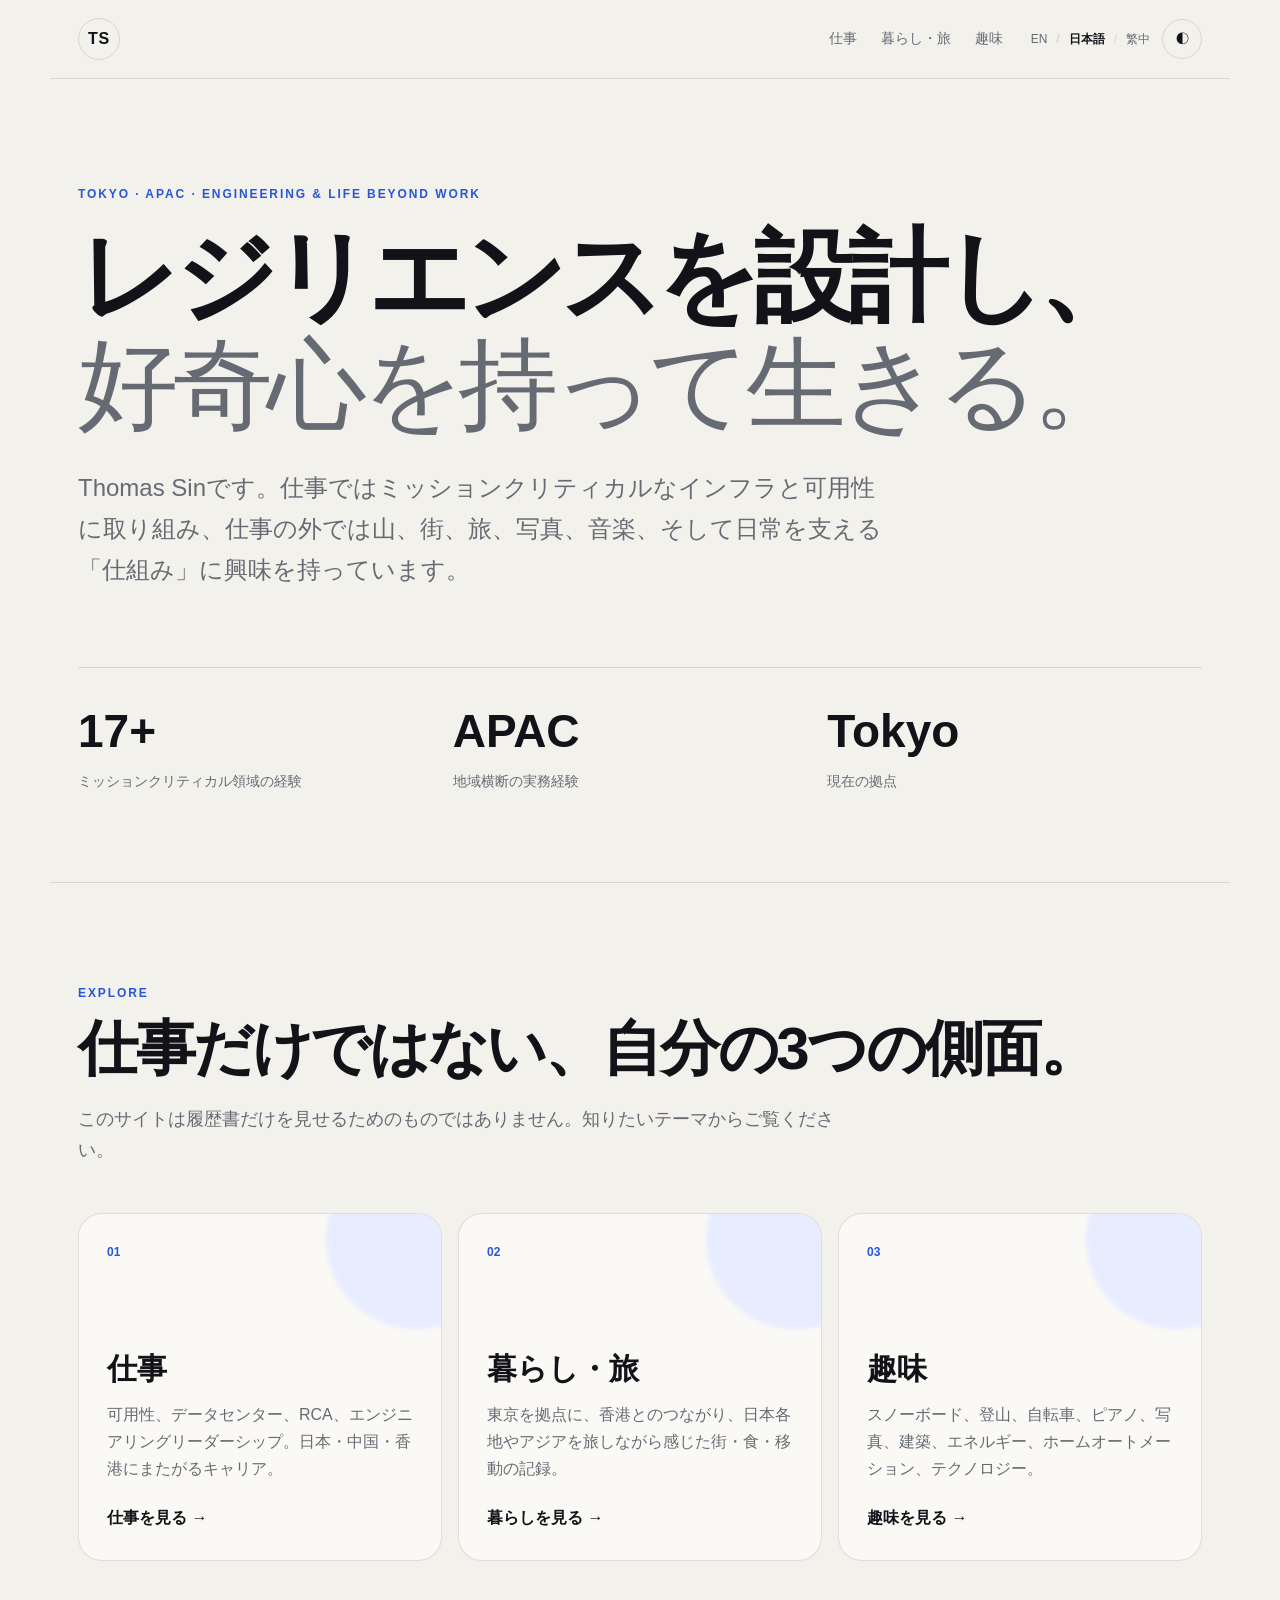
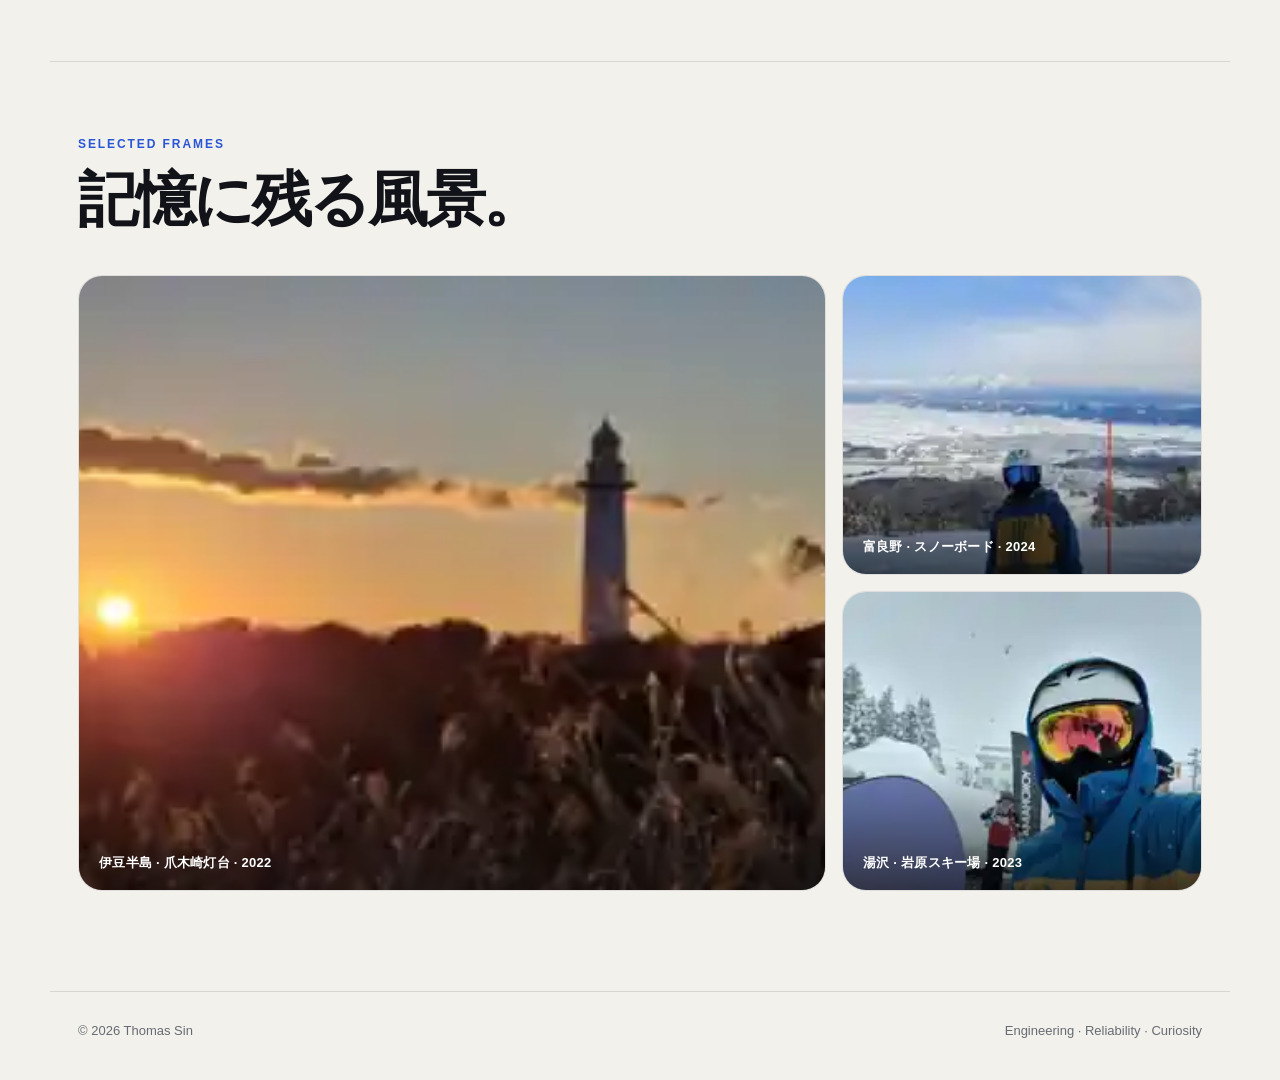
==== commit 61361bde: "Move Mount Fuji hero to Life and Travel" ====
--- a/ja/index.html
+++ b/ja/index.html
@@ -1,7 +1,7 @@
 <!doctype html><html lang="ja"><head><meta charset="utf-8"><meta name="viewport" content="width=device-width,initial-scale=1"><meta name="description" content="Thomas Sin — エンジニアリング、暮らし、旅、趣味。"><title>Thomas Sin | Engineering, Life & Curiosity</title><link rel="stylesheet" href="../styles.css"></head><body>
 <header><a class="brand" href="./">TS</a><nav><a href="work.html">仕事</a><a href="life.html">暮らし・旅</a><a href="interests.html">趣味</a></nav><div class="header-actions"><div class="languages"><a href="../">EN</a><a class="active" href="./">日本語</a><a href="../zh/">繁中</a></div><button id="theme">◐</button></div></header>
 <main><section class="hero"><p class="kicker">Tokyo · APAC · Engineering & life beyond work</p><h1>レジリエンスを設計し、<br><span>好奇心を持って生きる。</span></h1><p class="lead">Thomas Sinです。仕事ではミッションクリティカルなインフラと可用性に取り組み、仕事の外では山、街、旅、写真、音楽、そして日常を支える「仕組み」に興味を持っています。</p><div class="metrics"><div><strong>17+</strong><span>ミッションクリティカル領域の経験</span></div><div><strong>APAC</strong><span>地域横断の実務経験</span></div><div><strong>Tokyo</strong><span>現在の拠点</span></div></div></section>
-<section class="soul-banner"><div class="soul-banner-inner"><img src="../assets/fuji-flight-2024-01-19.webp?v=20260925-fuji" alt="2024年1月19日、東京から香港へ向かう機内から撮影した富士山"><div class="soul-copy"><p class="soul-kicker">心に残る一枚 · 2024年1月19日</p><h2>人生でいちばん美しかった富士山。</h2><p>東京から香港へ向かう機内で、窓の外に冬の富士山が驚くほどくっきりと現れました。撮りに行った景色ではなく、移動の途中で突然出会った瞬間。今でも大切にしている一枚です。</p></div></div></section>
+
 <section class="section"><p class="kicker">Explore</p><h2>仕事だけではない、自分の3つの側面。</h2><p class="section-intro">このサイトは履歴書だけを見せるためのものではありません。知りたいテーマからご覧ください。</p><div class="portal-grid">
 <a class="portal-card" href="work.html"><span class="num">01</span><h3>仕事</h3><p>可用性、データセンター、RCA、エンジニアリングリーダーシップ。日本・中国・香港にまたがるキャリア。</p><span class="arrow">仕事を見る →</span></a>
 <a class="portal-card" href="life.html"><span class="num">02</span><h3>暮らし・旅</h3><p>東京を拠点に、香港とのつながり、日本各地やアジアを旅しながら感じた街・食・移動の記録。</p><span class="arrow">暮らしを見る →</span></a>
--- a/styles.css
+++ b/styles.css
@@ -48,3 +48,12 @@
 .soul-copy h2{font-size:clamp(34px,5vw,58px);letter-spacing:-.045em;line-height:1.02}
 .soul-copy p:last-child{max-width:570px;margin:18px 0 0;font-size:16px;line-height:1.65;color:rgba(255,255,255,.88)}
 @media(max-width:780px){.soul-banner{padding:0 20px 72px}.soul-banner-inner{min-height:470px;border-radius:22px}.soul-banner-inner>img{object-position:61% center}.soul-banner-inner:after{background:linear-gradient(0deg,rgba(5,10,18,.76) 0%,rgba(5,10,18,.28) 56%,rgba(5,10,18,.02) 82%)}.soul-copy{left:22px;right:22px;bottom:24px}.soul-copy h2{font-size:36px}.soul-copy p:last-child{font-size:14px;line-height:1.55}}
+
+.travel-hero{max-width:var(--max);margin:0 auto;padding:34px 28px 0}
+.travel-hero-inner{position:relative;min-height:620px;overflow:hidden;border-radius:28px;border:1px solid var(--line);background:#172033}
+.travel-hero-inner>img{position:absolute;inset:0;width:100%;height:100%;object-fit:cover;object-position:center 52%}
+.travel-hero-inner:after{content:"";position:absolute;inset:0;background:linear-gradient(0deg,rgba(5,10,18,.76) 0%,rgba(5,10,18,.28) 48%,rgba(5,10,18,.02) 78%)}
+.travel-hero-copy{position:absolute;z-index:2;left:clamp(24px,5vw,62px);right:clamp(24px,5vw,62px);bottom:clamp(28px,5vw,58px);max-width:760px;color:#fff;text-shadow:0 1px 14px rgba(0,0,0,.3)}
+.travel-hero-copy h1{font-size:clamp(38px,5.2vw,68px);margin:0;max-width:760px;letter-spacing:-.045em}
+.travel-hero-copy p:last-child{max-width:650px;margin:18px 0 0;font-size:16px;line-height:1.65;color:rgba(255,255,255,.9)}
+@media(max-width:780px){.travel-hero{padding:18px 20px 0}.travel-hero-inner{min-height:500px;border-radius:22px}.travel-hero-inner>img{object-position:58% center}.travel-hero-copy{left:22px;right:22px;bottom:24px}.travel-hero-copy h1{font-size:38px}.travel-hero-copy p:last-child{font-size:14px;line-height:1.55}}
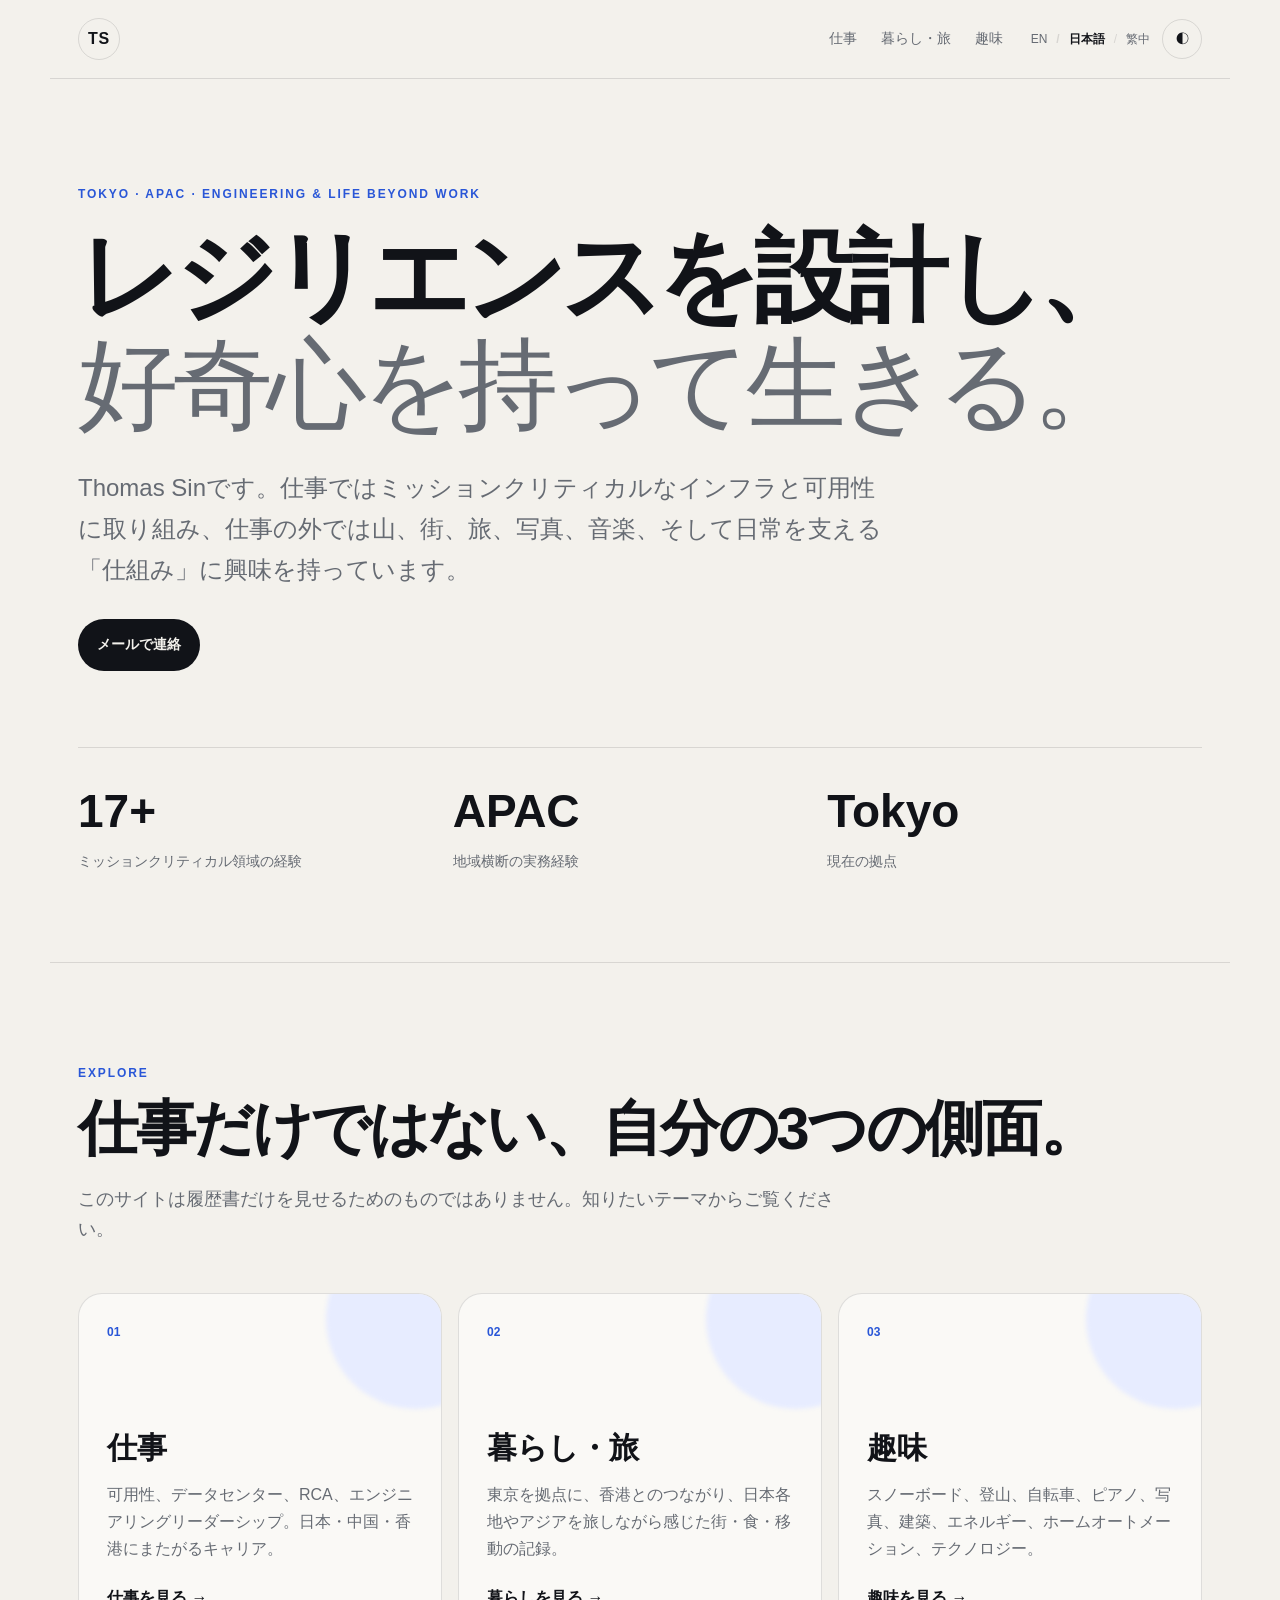
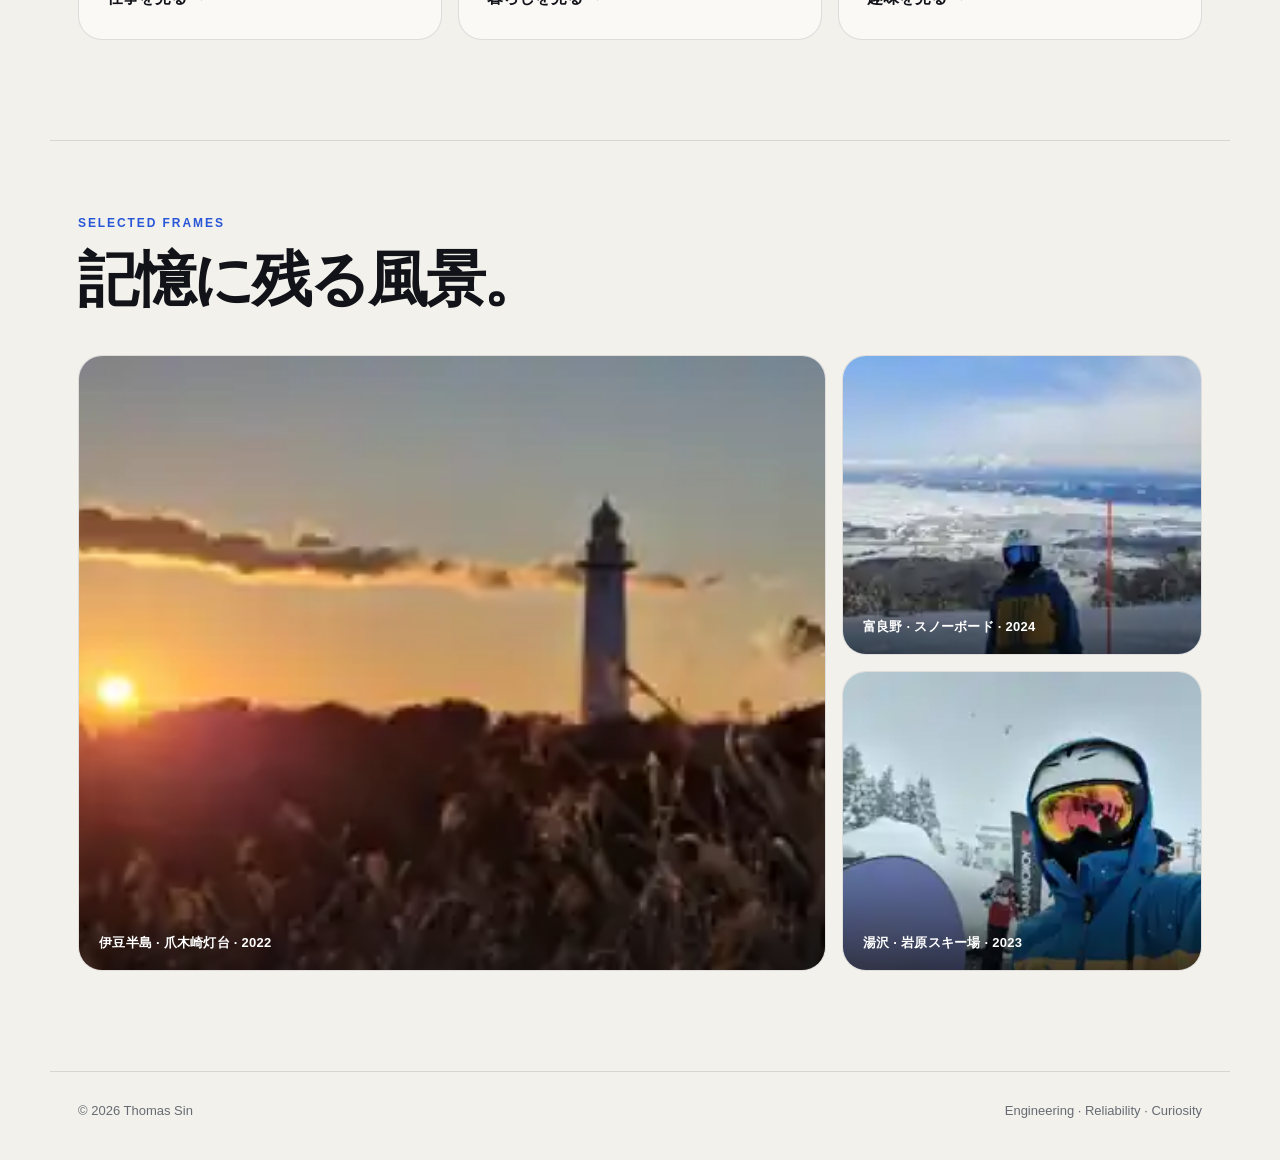
==== commit 8a9a599b: "Add email contact CTA to homepages" ====
--- a/ja/index.html
+++ b/ja/index.html
@@ -1,6 +1,6 @@
 <!doctype html><html lang="ja"><head><meta charset="utf-8"><meta name="viewport" content="width=device-width,initial-scale=1"><meta name="description" content="Thomas Sin — エンジニアリング、暮らし、旅、趣味。"><title>Thomas Sin | Engineering, Life & Curiosity</title><link rel="stylesheet" href="../styles.css"></head><body>
 <header><a class="brand" href="./">TS</a><nav><a href="work.html">仕事</a><a href="life.html">暮らし・旅</a><a href="interests.html">趣味</a></nav><div class="header-actions"><div class="languages"><a href="../">EN</a><a class="active" href="./">日本語</a><a href="../zh/">繁中</a></div><button id="theme">◐</button></div></header>
-<main><section class="hero"><p class="kicker">Tokyo · APAC · Engineering & life beyond work</p><h1>レジリエンスを設計し、<br><span>好奇心を持って生きる。</span></h1><p class="lead">Thomas Sinです。仕事ではミッションクリティカルなインフラと可用性に取り組み、仕事の外では山、街、旅、写真、音楽、そして日常を支える「仕組み」に興味を持っています。</p><div class="metrics"><div><strong>17+</strong><span>ミッションクリティカル領域の経験</span></div><div><strong>APAC</strong><span>地域横断の実務経験</span></div><div><strong>Tokyo</strong><span>現在の拠点</span></div></div></section>
+<main><section class="hero"><p class="kicker">Tokyo · APAC · Engineering & life beyond work</p><h1>レジリエンスを設計し、<br><span>好奇心を持って生きる。</span></h1><p class="lead">Thomas Sinです。仕事ではミッションクリティカルなインフラと可用性に取り組み、仕事の外では山、街、旅、写真、音楽、そして日常を支える「仕組み」に興味を持っています。</p><div class="actions contact-actions"><a class="btn primary" href="mailto:thomas.sin@gmail.com">メールで連絡</a></div><div class="metrics"><div><strong>17+</strong><span>ミッションクリティカル領域の経験</span></div><div><strong>APAC</strong><span>地域横断の実務経験</span></div><div><strong>Tokyo</strong><span>現在の拠点</span></div></div></section>
 
 <section class="section"><p class="kicker">Explore</p><h2>仕事だけではない、自分の3つの側面。</h2><p class="section-intro">このサイトは履歴書だけを見せるためのものではありません。知りたいテーマからご覧ください。</p><div class="portal-grid">
 <a class="portal-card" href="work.html"><span class="num">01</span><h3>仕事</h3><p>可用性、データセンター、RCA、エンジニアリングリーダーシップ。日本・中国・香港にまたがるキャリア。</p><span class="arrow">仕事を見る →</span></a>
--- a/styles.css
+++ b/styles.css
@@ -57,3 +57,11 @@
 .travel-hero-copy h1{font-size:clamp(38px,5.2vw,68px);margin:0;max-width:760px;letter-spacing:-.045em}
 .travel-hero-copy p:last-child{max-width:650px;margin:18px 0 0;font-size:16px;line-height:1.65;color:rgba(255,255,255,.9)}
 @media(max-width:780px){.travel-hero{padding:18px 20px 0}.travel-hero-inner{min-height:500px;border-radius:22px}.travel-hero-inner>img{object-position:58% center}.travel-hero-copy{left:22px;right:22px;bottom:24px}.travel-hero-copy h1{font-size:38px}.travel-hero-copy p:last-child{font-size:14px;line-height:1.55}}
+
+.feature-photo.cycling{margin-top:28px}
+.feature-photo.cycling img{aspect-ratio:16/9;object-position:center 52%}
+.ride-story{max-width:820px;margin:14px 0 34px;color:var(--muted);font-size:15px}
+.ride-story strong{color:var(--text)}
+@media(max-width:780px){.feature-photo.cycling img{aspect-ratio:4/3}}
+
+.contact-actions{margin-top:28px;margin-bottom:0}.contact-actions .btn{display:inline-flex;align-items:center;gap:8px}
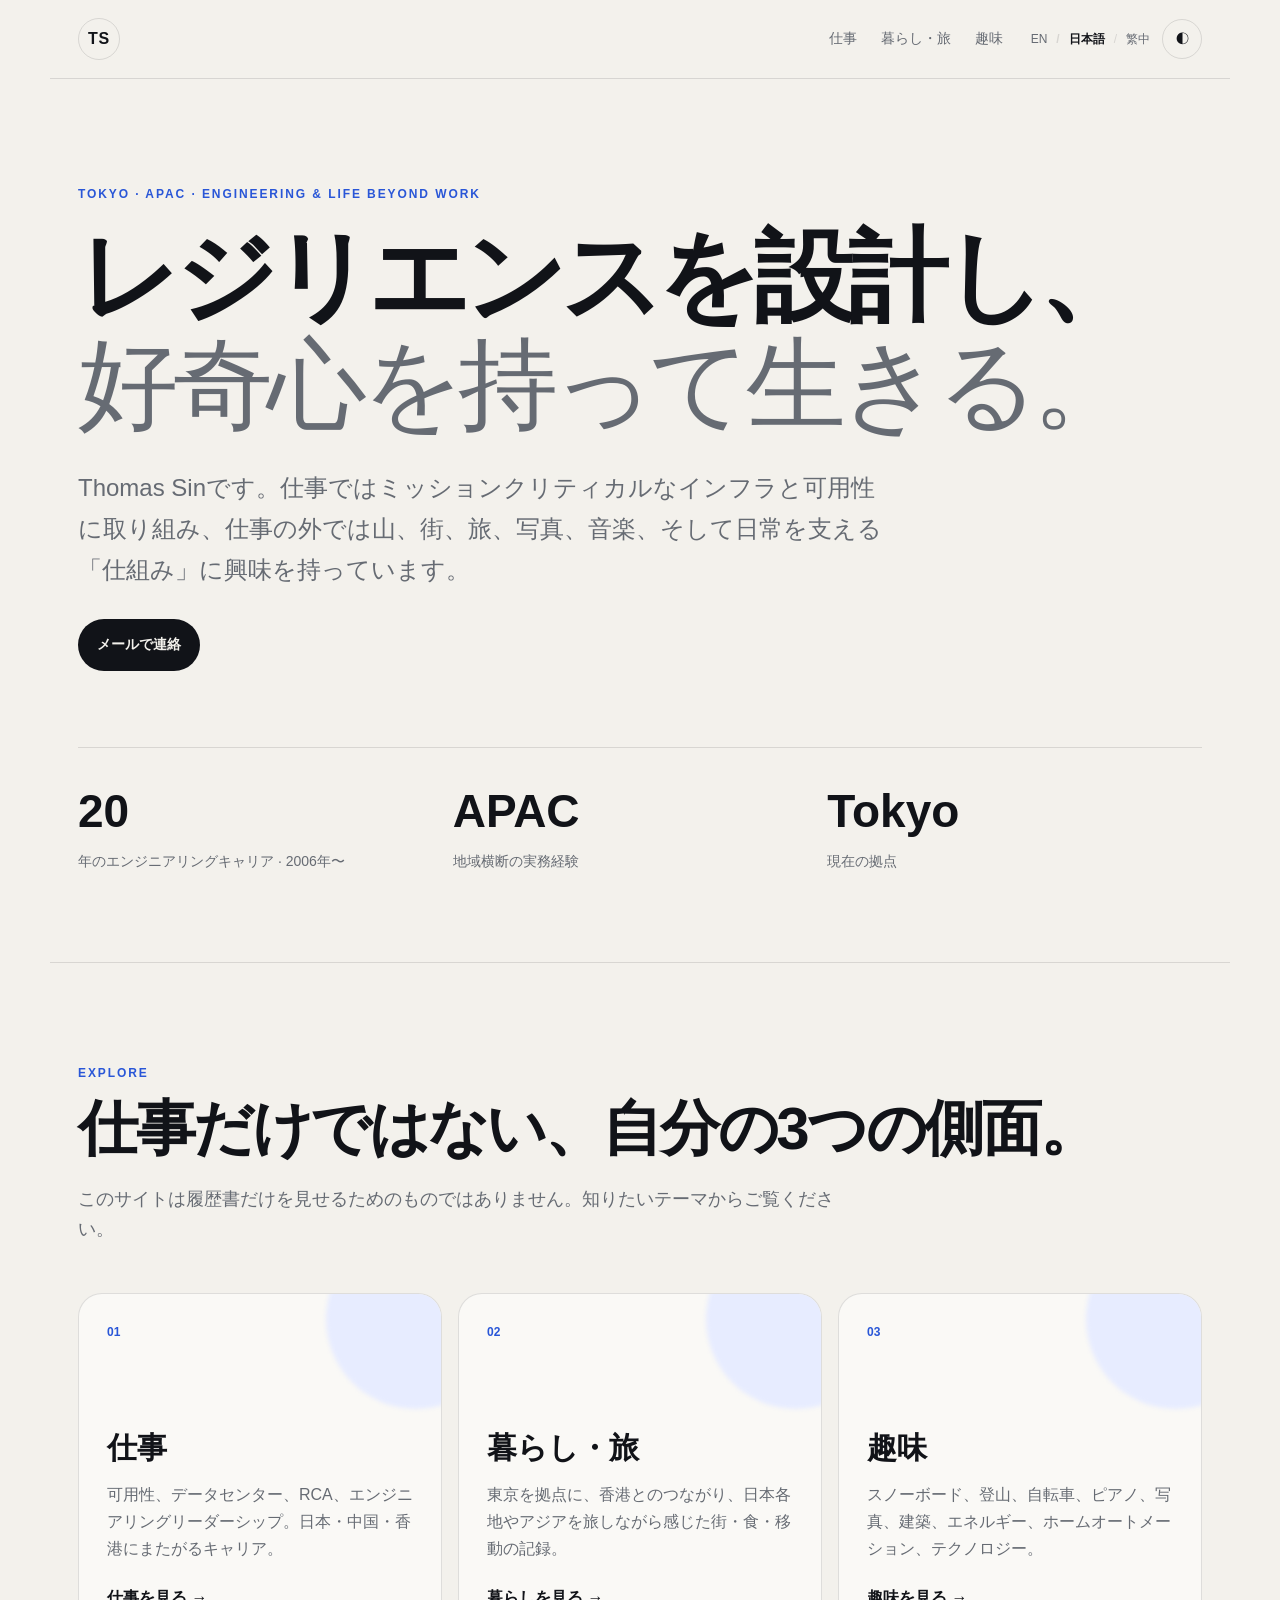
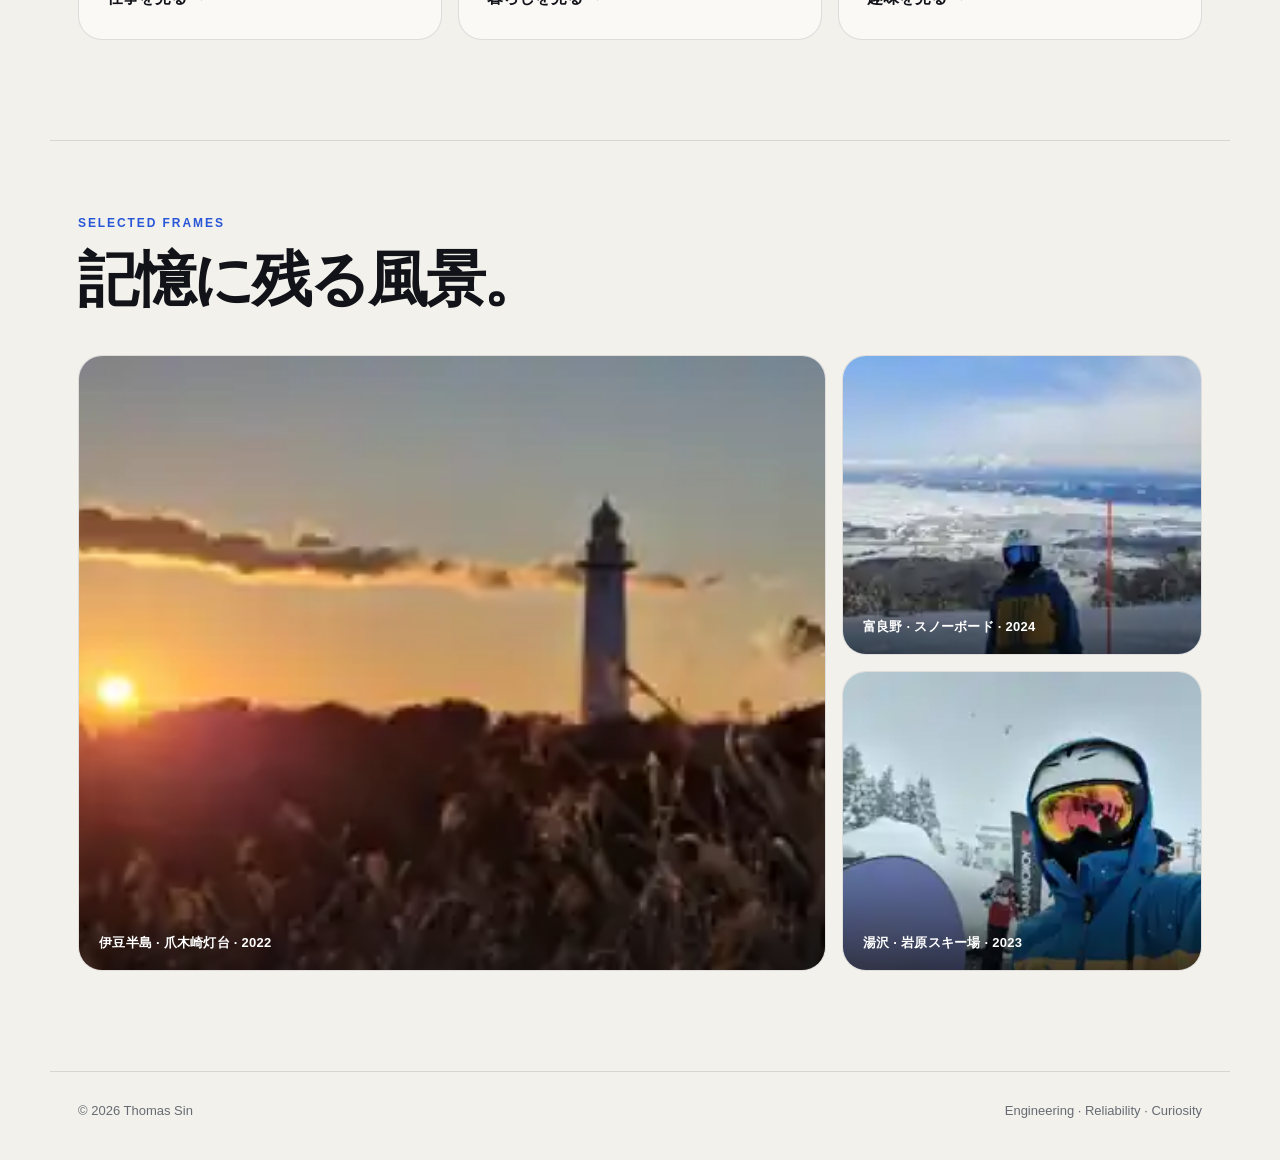
==== commit 21f4794d: "Clarify 20-year career and 17+ years mission-critical experience" ====
--- a/ja/index.html
+++ b/ja/index.html
@@ -1,6 +1,6 @@
 <!doctype html><html lang="ja"><head><meta charset="utf-8"><meta name="viewport" content="width=device-width,initial-scale=1"><meta name="description" content="Thomas Sin — エンジニアリング、暮らし、旅、趣味。"><title>Thomas Sin | Engineering, Life & Curiosity</title><link rel="stylesheet" href="../styles.css"></head><body>
 <header><a class="brand" href="./">TS</a><nav><a href="work.html">仕事</a><a href="life.html">暮らし・旅</a><a href="interests.html">趣味</a></nav><div class="header-actions"><div class="languages"><a href="../">EN</a><a class="active" href="./">日本語</a><a href="../zh/">繁中</a></div><button id="theme">◐</button></div></header>
-<main><section class="hero"><p class="kicker">Tokyo · APAC · Engineering & life beyond work</p><h1>レジリエンスを設計し、<br><span>好奇心を持って生きる。</span></h1><p class="lead">Thomas Sinです。仕事ではミッションクリティカルなインフラと可用性に取り組み、仕事の外では山、街、旅、写真、音楽、そして日常を支える「仕組み」に興味を持っています。</p><div class="actions contact-actions"><a class="btn primary" href="mailto:thomas.sin@gmail.com">メールで連絡</a></div><div class="metrics"><div><strong>17+</strong><span>ミッションクリティカル領域の経験</span></div><div><strong>APAC</strong><span>地域横断の実務経験</span></div><div><strong>Tokyo</strong><span>現在の拠点</span></div></div></section>
+<main><section class="hero"><p class="kicker">Tokyo · APAC · Engineering & life beyond work</p><h1>レジリエンスを設計し、<br><span>好奇心を持って生きる。</span></h1><p class="lead">Thomas Sinです。仕事ではミッションクリティカルなインフラと可用性に取り組み、仕事の外では山、街、旅、写真、音楽、そして日常を支える「仕組み」に興味を持っています。</p><div class="actions contact-actions"><a class="btn primary" href="mailto:thomas.sin@gmail.com">メールで連絡</a></div><div class="metrics"><div><strong>20</strong><span>年のエンジニアリングキャリア · 2006年〜</span></div><div><strong>APAC</strong><span>地域横断の実務経験</span></div><div><strong>Tokyo</strong><span>現在の拠点</span></div></div></section>
 
 <section class="section"><p class="kicker">Explore</p><h2>仕事だけではない、自分の3つの側面。</h2><p class="section-intro">このサイトは履歴書だけを見せるためのものではありません。知りたいテーマからご覧ください。</p><div class="portal-grid">
 <a class="portal-card" href="work.html"><span class="num">01</span><h3>仕事</h3><p>可用性、データセンター、RCA、エンジニアリングリーダーシップ。日本・中国・香港にまたがるキャリア。</p><span class="arrow">仕事を見る →</span></a>
